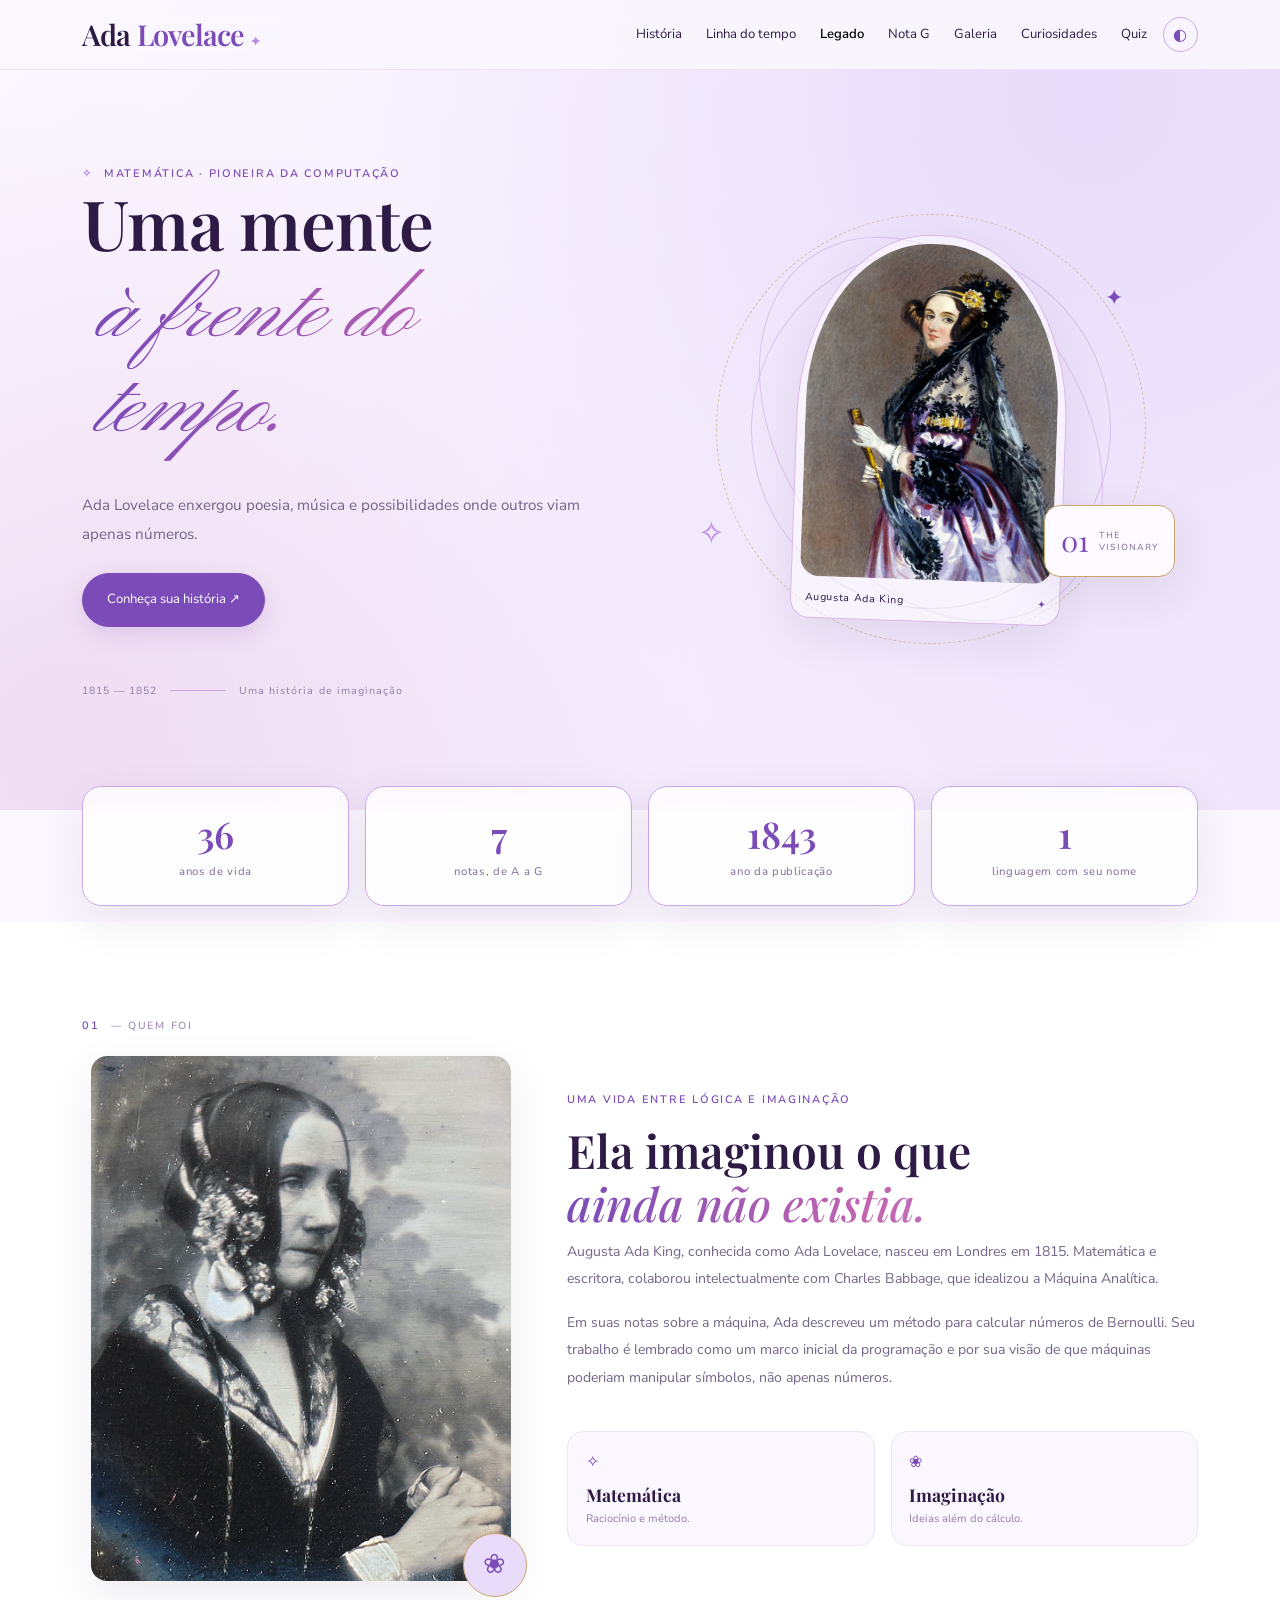
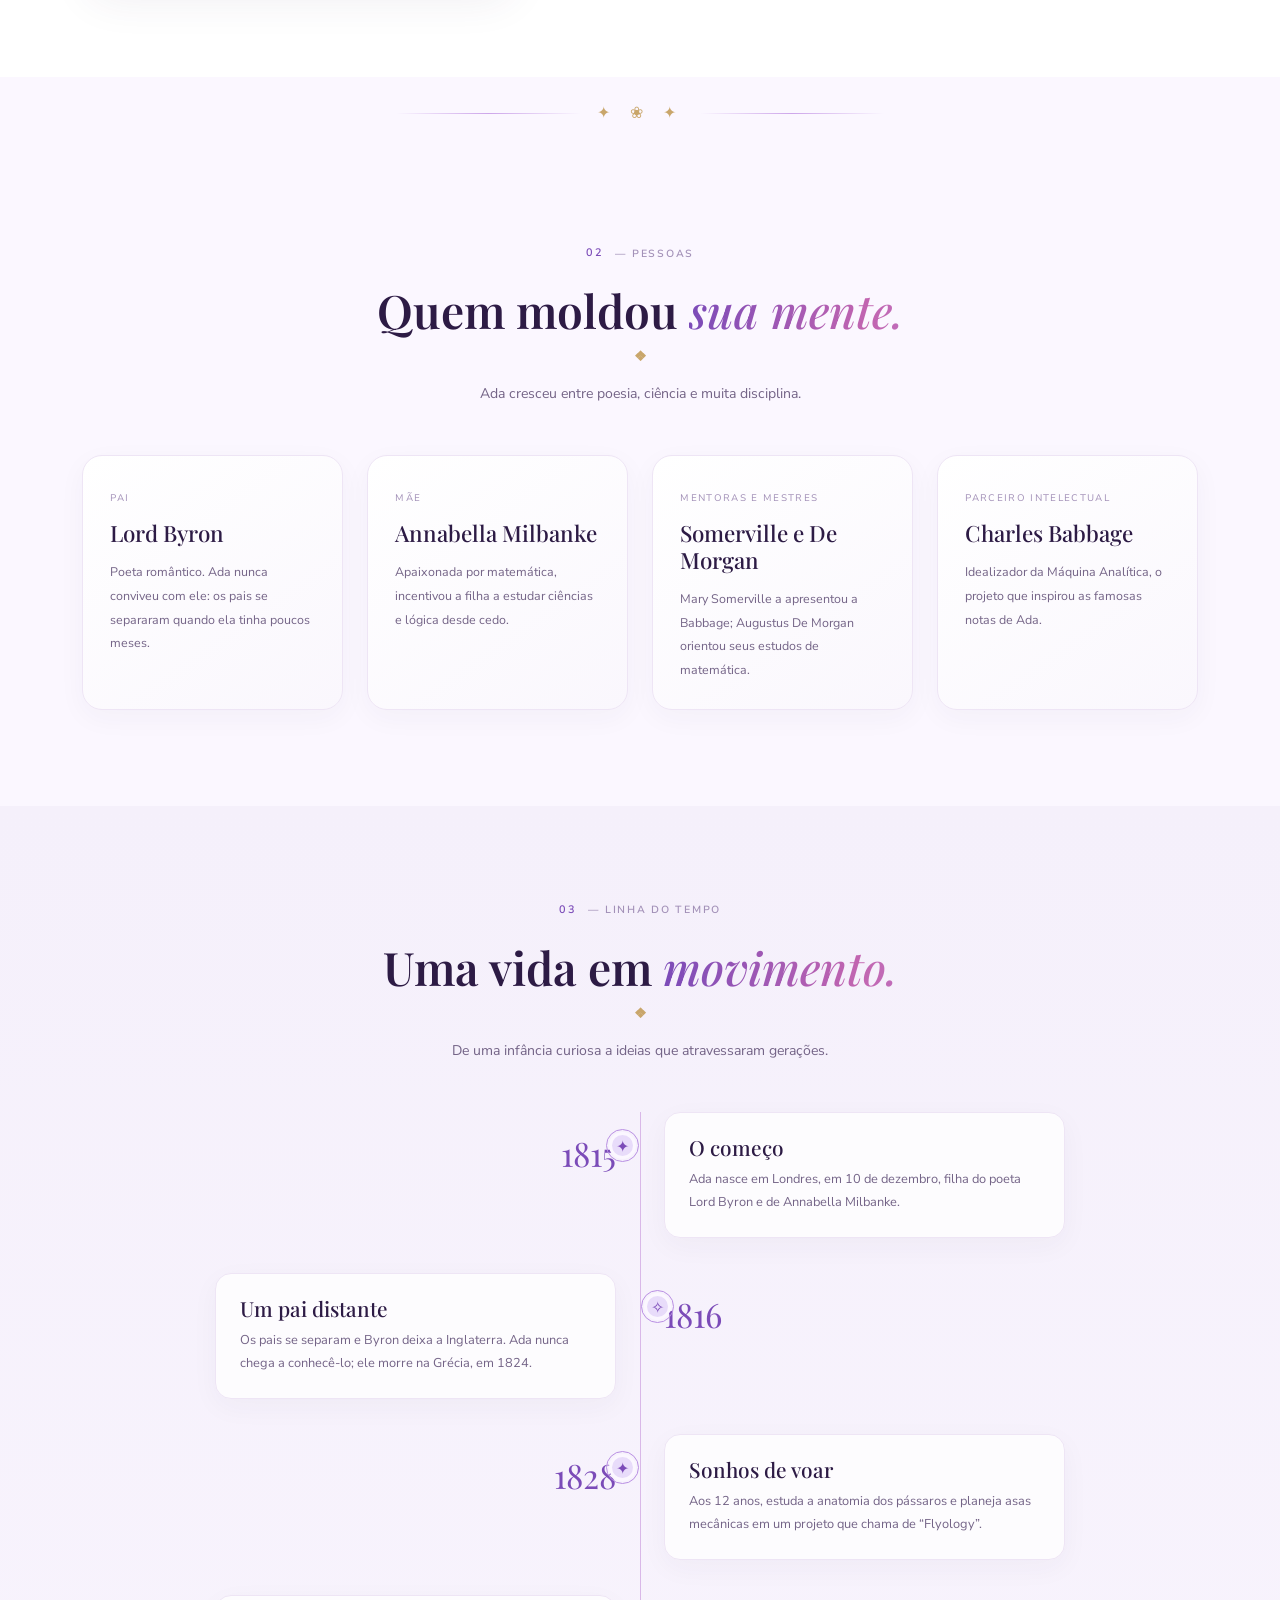
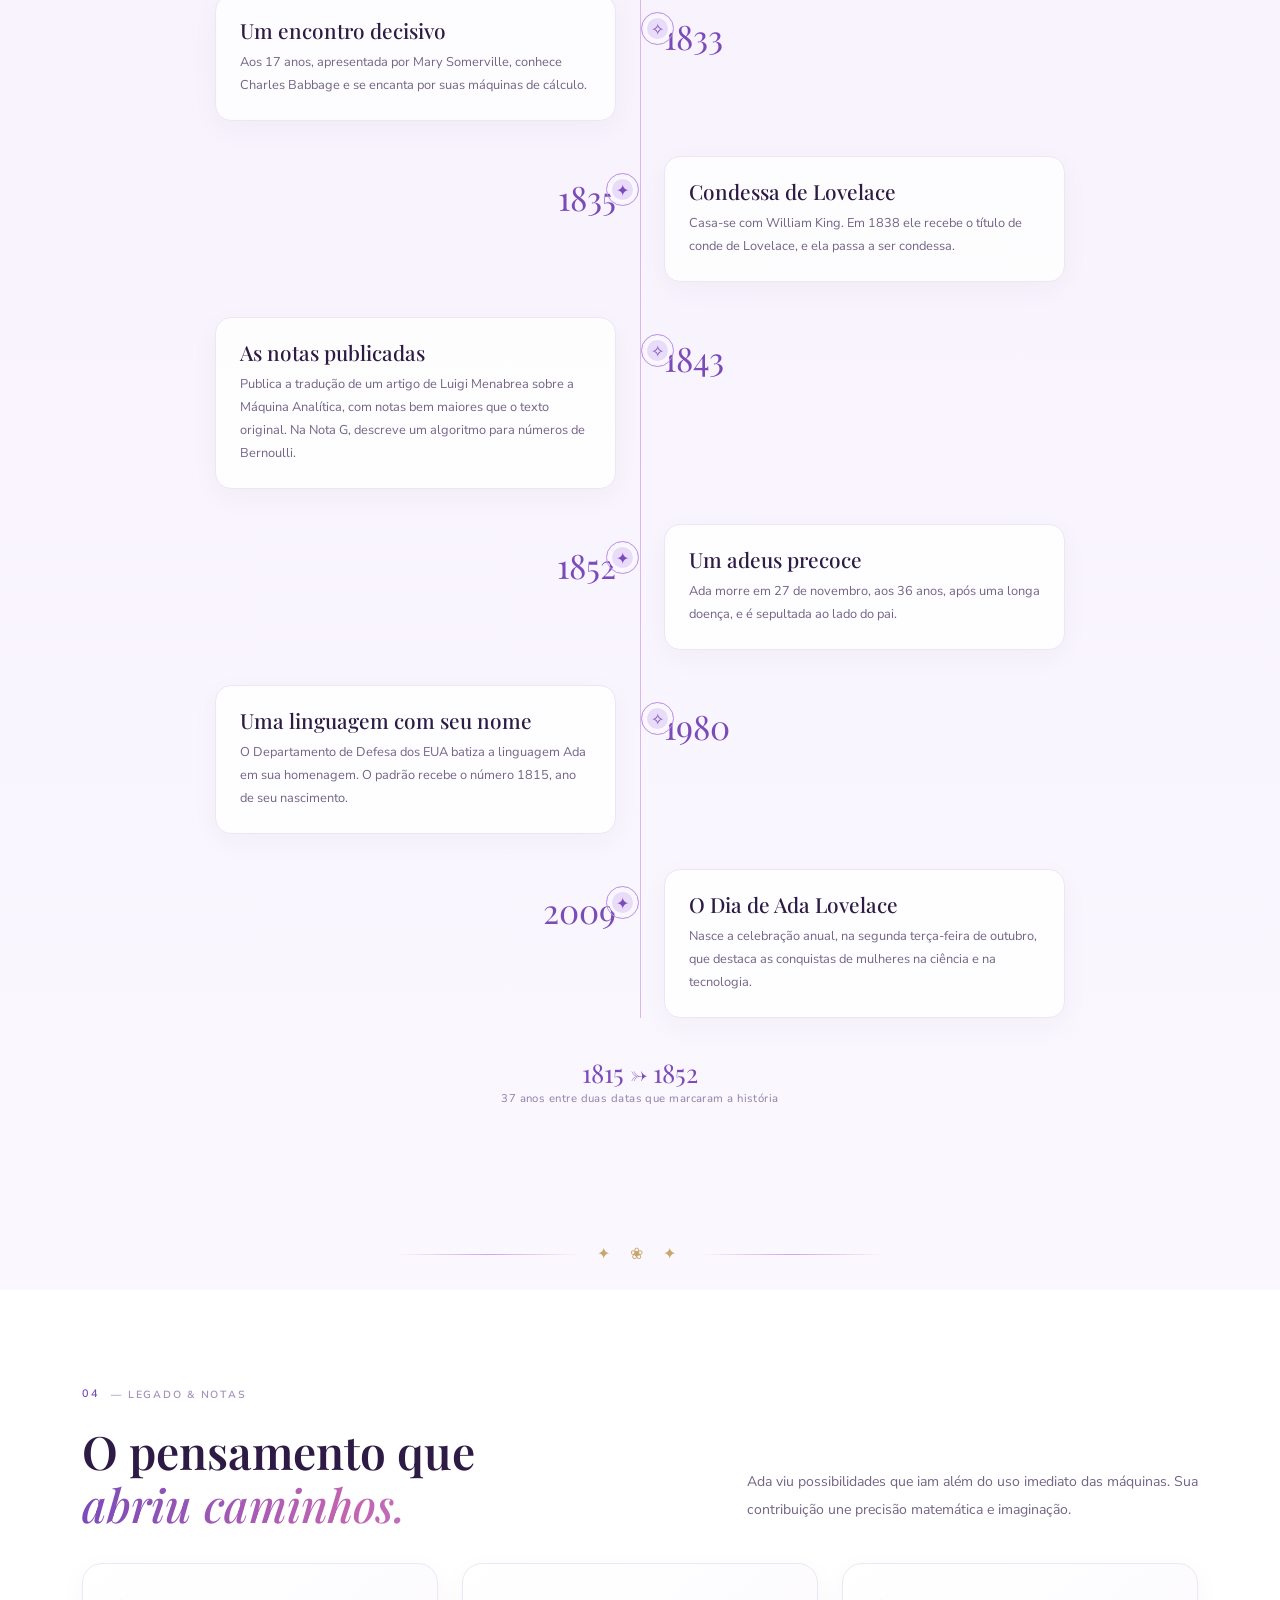
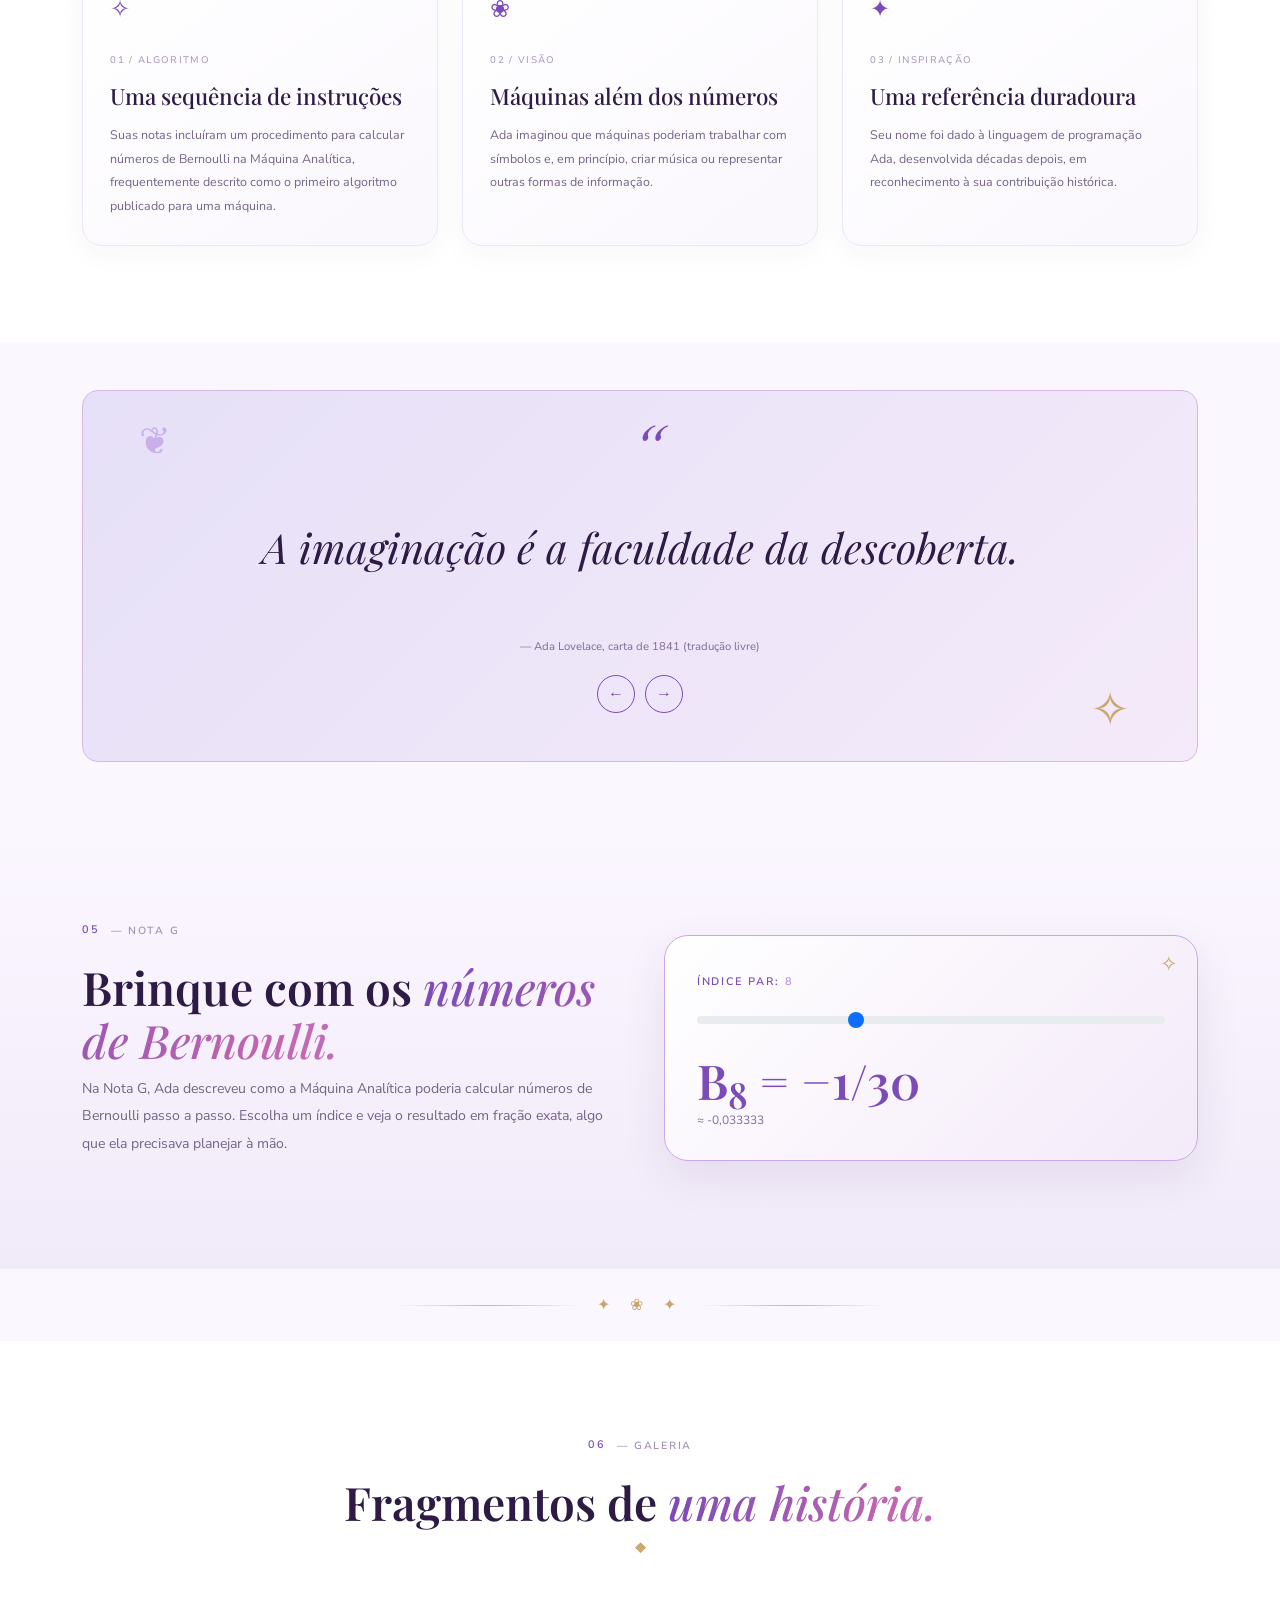
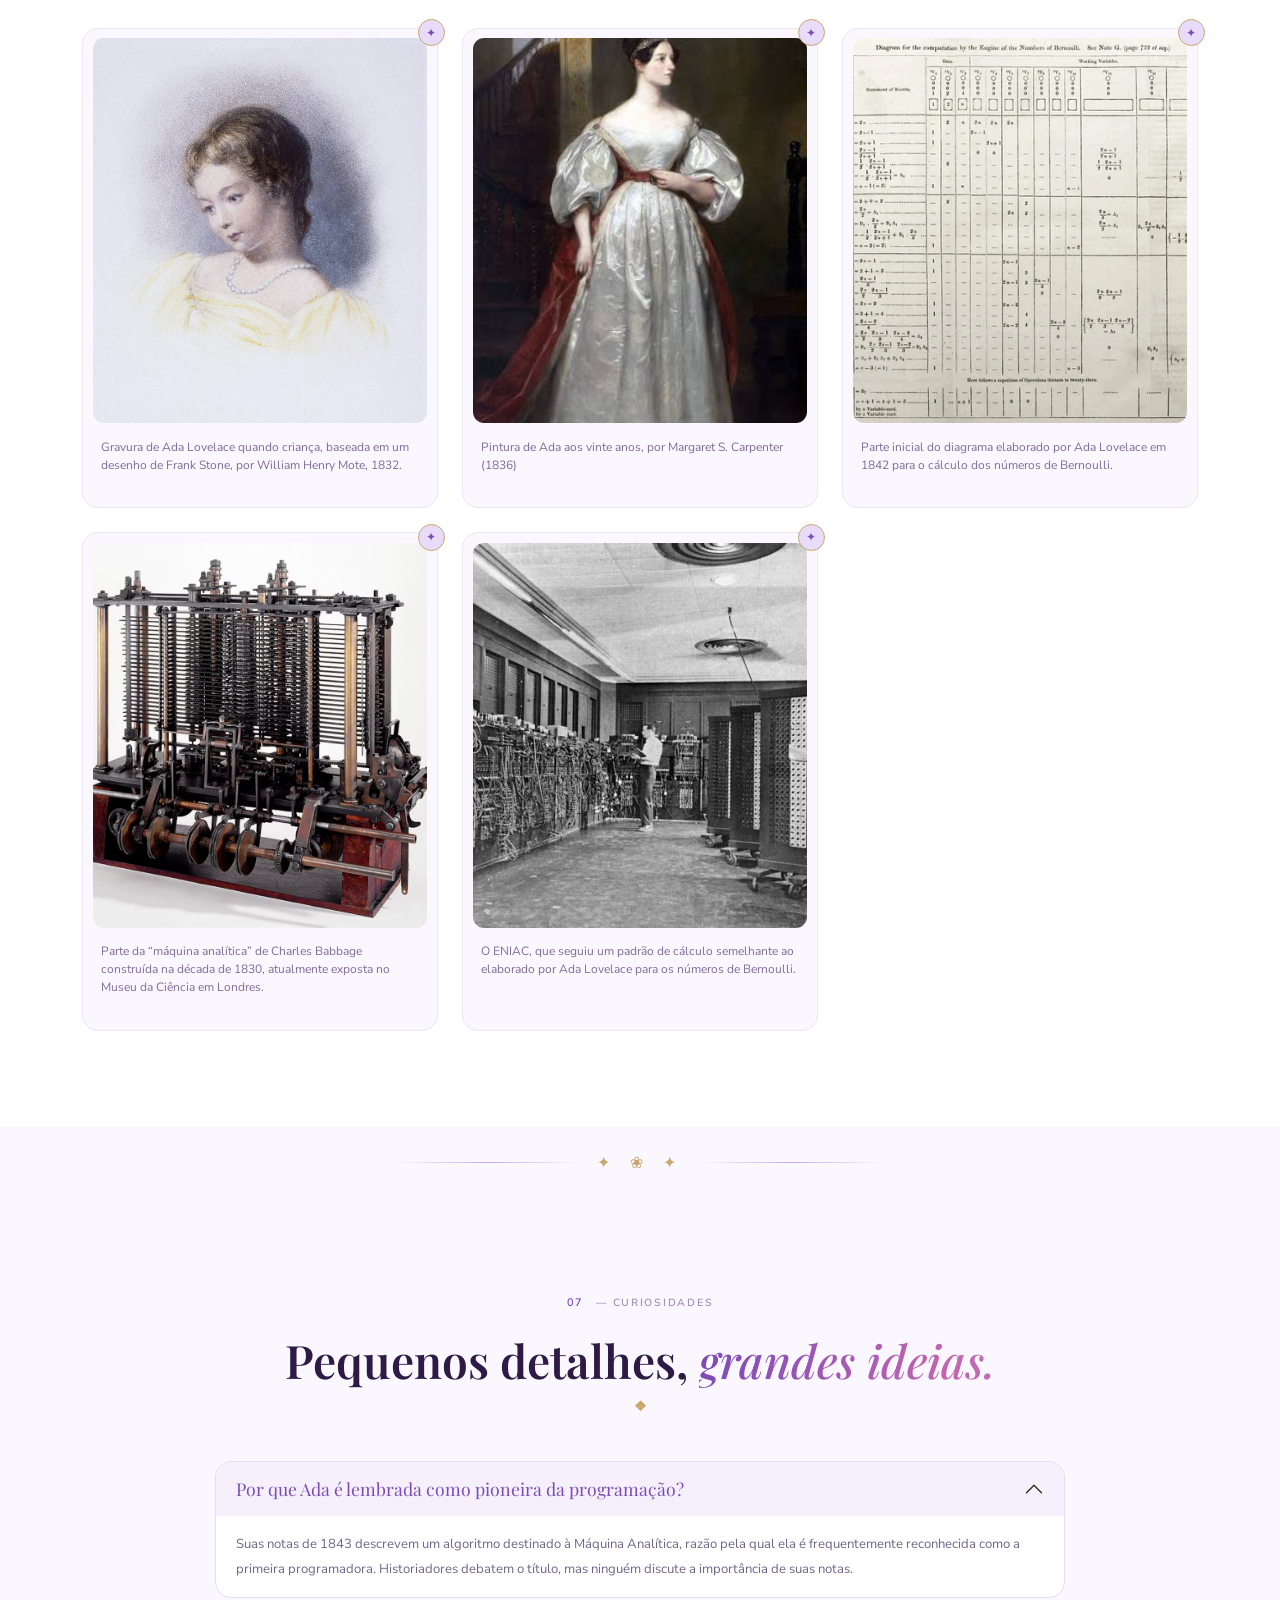
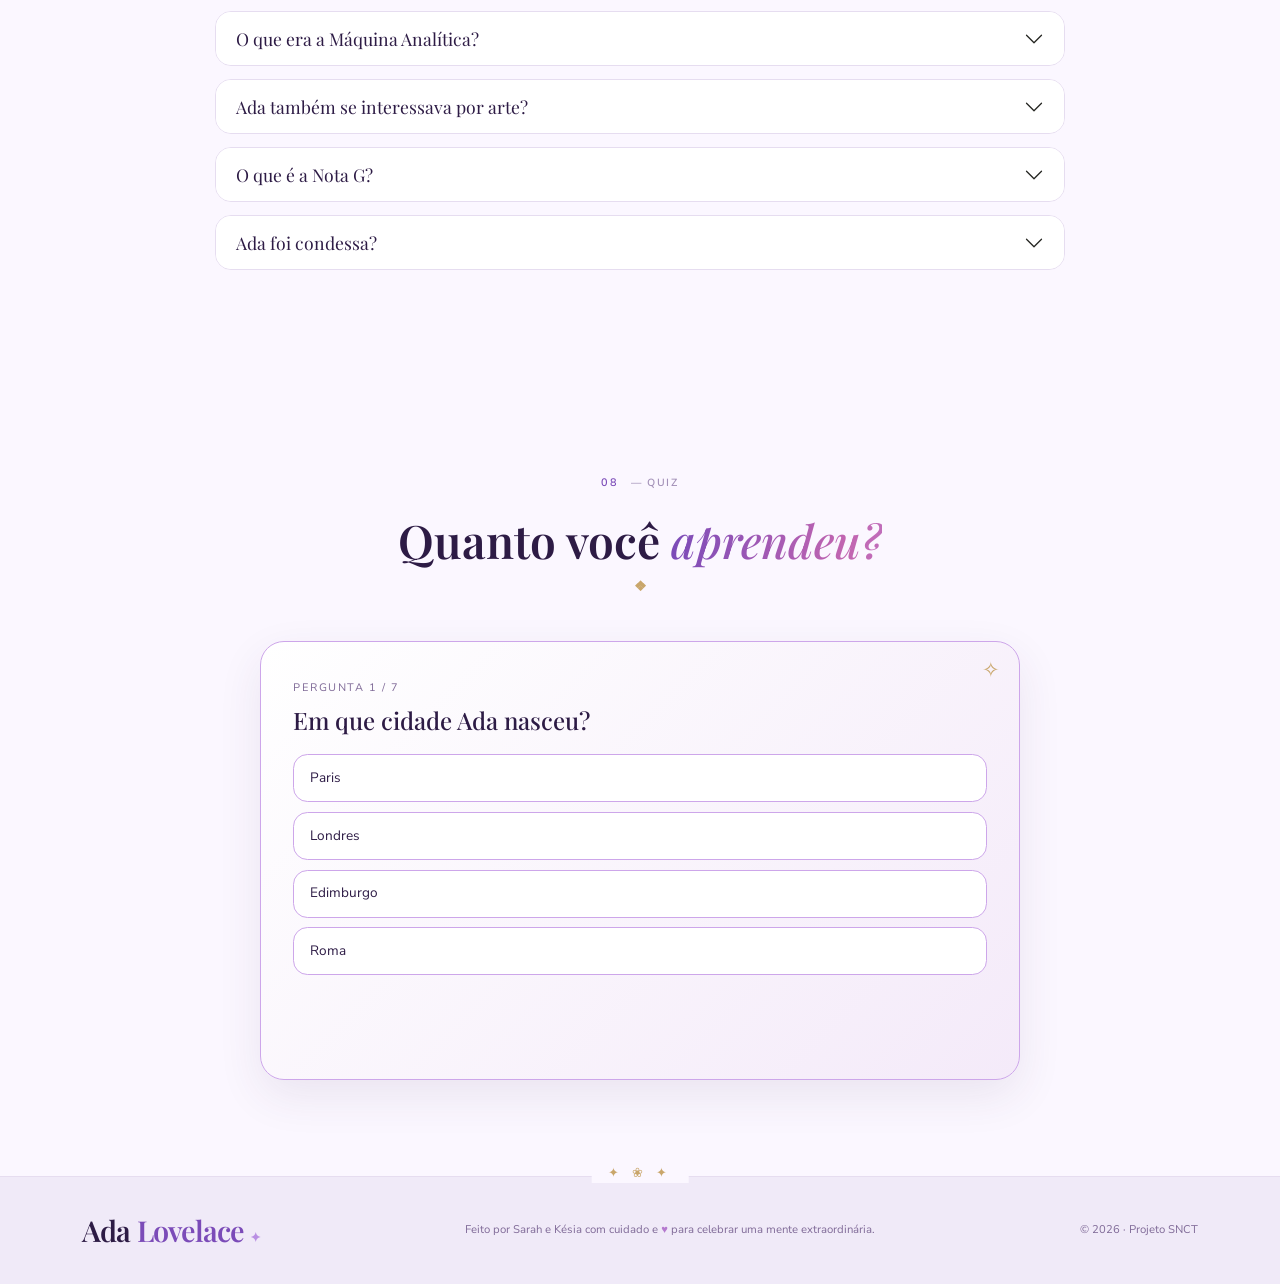
==== index.html @ 4145b3ad "Primeiro commit" ====
<!DOCTYPE html>
<html lang="pt-BR">
<head>
  <meta charset="UTF-8">
  <meta name="viewport" content="width=device-width, initial-scale=1">
  <meta name="description" content="Conheça Ada Lovelace, matemática e pioneira da programação.">
  <title>Ada Lovelace — Uma mente à frente do tempo</title>
  <link rel="preconnect" href="https://fonts.googleapis.com">
  <link rel="preconnect" href="https://fonts.gstatic.com" crossorigin>
  <link href="https://fonts.googleapis.com/css2?family=Playfair+Display:ital,wght@0,500;0,600;0,700;1,500&family=Pinyon+Script&family=Nunito+Sans:wght@300;400;600;700&display=swap" rel="stylesheet">
  <link href="https://cdn.jsdelivr.net/npm/bootstrap@5.3.3/dist/css/bootstrap.min.css" rel="stylesheet">
  <link rel="stylesheet" href="css/style.css">
  <meta name="theme-color" content="#8B5FBF">
  <meta property="og:title" content="Ada Lovelace — Uma mente à frente do tempo">
  <meta property="og:description" content="Biografia, linha do tempo, Nota G interativa e quiz sobre a pioneira da programação.">
  <link rel="icon" href="data:image/svg+xml,<svg xmlns=%22http://www.w3.org/2000/svg%22 viewBox=%220 0 100 100%22><text y=%22.9em%22 font-size=%2290%22>✦</text></svg>">
  <script>try{const t=localStorage.getItem("tema");if(t){document.documentElement.dataset.tema=t;document.documentElement.dataset.bsTheme=t==="escuro"?"dark":"light"}}catch(e){}</script>

</head>

<body data-bs-spy="scroll" data-bs-target="#menuPrincipal" data-bs-root-margin="0px 0px -40%">
  <a class="skip-link" href="#conteudo">Pular para o conteúdo</a>
  <div class="progresso" id="progresso" aria-hidden="true"></div>
  <header>
    <nav class="navbar navbar-expand-lg fixed-top site-nav" aria-label="Navegação principal">
      <div class="container">
        <a class="navbar-brand" href="#inicio">Ada <span>Lovelace</span><i aria-hidden="true">✦</i></a>
        <button class="navbar-toggler" type="button" data-bs-toggle="collapse" data-bs-target="#menuPrincipal" aria-controls="menuPrincipal" aria-expanded="false" aria-label="Abrir menu">
          <span class="navbar-toggler-icon"></span>
        </button>
        <div class="collapse navbar-collapse" id="menuPrincipal">
          <ul class="navbar-nav ms-auto align-items-lg-center gap-lg-2">
            <li class="nav-item"><a class="nav-link" href="#historia">História</a></li>
            <li class="nav-item"><a class="nav-link" href="#linha-tempo">Linha do tempo</a></li>
            <li class="nav-item"><a class="nav-link" href="#legado">Legado</a></li>
            <li class="nav-item"><a class="nav-link" href="#nota-g">Nota G</a></li>
            <li class="nav-item"><a class="nav-link" href="#galeria">Galeria</a></li>
            <li class="nav-item"><a class="nav-link" href="#curiosidades">Curiosidades</a></li>
            <li class="nav-item"><a class="nav-link" href="#quiz">Quiz</a></li>
            <li class="nav-item"><button id="temaToggle" class="btn-tema" type="button" aria-label="Alternar entre tema claro e escuro">◐</button></li>
          </ul>
        </div>
      </div>
    </nav>
  </header>

  <main id="conteudo">
    <section class="hero section-space" id="inicio">
      <div class="deco-simbolos" aria-hidden="true"></div>
      <div class="container">
        <div class="row align-items-center g-5">
          <div class="col-12 col-lg-6 hero-copy">
            <span class="eyebrow"><span>✧</span> MATEMÁTICA · PIONEIRA DA COMPUTAÇÃO</span>
            <h1>Uma mente<br><em>à frente do tempo.</em></h1>
            <p class="hero-lead">Ada Lovelace enxergou poesia, música e possibilidades onde outros viam apenas números.</p>
            <a class="btn btn-primary rounded-pill px-4 py-3" href="#historia">Conheça sua história <span aria-hidden="true">↗</span></a>
            <div class="hero-note"><span>1815 — 1852</span><span class="note-line"></span><span>Uma história de imaginação</span></div>
          </div>
          <div class="col-12 col-lg-6 hero-art">
            <div class="hero-orbit orbit-a"></div><div class="hero-orbit orbit-b"></div>
            <figure class="hero-frame">
              <img src="imagens/ada_corpo_inteiro.jpg" alt="Retrato de corpo inteiro de Ada Lovelace" class="img-fluid" fetchpriority="high">
              <figcaption><span>Augusta Ada King</span><span>✦</span></figcaption>
            </figure>
            <div class="floating-stamp"><span>01</span><small>THE<br>VISIONARY</small></div>
            <span aria-hidden="true" class="sparkle sparkle-one">✦</span><span aria-hidden="true" class="sparkle sparkle-two">✧</span>
          </div>
        </div>
      </div>
    </section>

    <section class="numeros" aria-label="Ada em números"><div class="container"><div class="row g-3 text-center">
      <div class="col-6 col-md-3"><div class="numero"><strong data-alvo="36">36</strong><small>anos de vida</small></div></div>
      <div class="col-6 col-md-3"><div class="numero"><strong data-alvo="7">7</strong><small>notas, de A a G</small></div></div>
      <div class="col-6 col-md-3"><div class="numero"><strong data-alvo="1843">1843</strong><small>ano da publicação</small></div></div>
      <div class="col-6 col-md-3"><div class="numero"><strong data-alvo="1">1</strong><small>linguagem com seu nome</small></div></div>
    </div></div></section>

    <section class="section-space about-section" id="historia">
      <div class="container">
        <div class="section-kicker">01 <span>— QUEM FOI</span></div>
        <div class="row align-items-center g-5">
          <div class="col-12 col-lg-5">
            <div class="about-photo">
              <img src="imagens/adacorpoo.png" alt="Pintura de Ada Lovelace" class="img-fluid rounded-4" loading="lazy">
              <span class="photo-ornament" aria-hidden="true">❀</span>
            </div>
          </div>
          <div class="col-12 col-lg-7">
            <p class="eyebrow">UMA VIDA ENTRE LÓGICA E IMAGINAÇÃO</p>
            <h2>Ela imaginou o que<br><em>ainda não existia.</em></h2>
            <p class="body-copy">Augusta Ada King, conhecida como Ada Lovelace, nasceu em Londres em 1815. Matemática e escritora, colaborou intelectualmente com Charles Babbage, que idealizou a Máquina Analítica.</p>
            <p class="body-copy">Em suas notas sobre a máquina, Ada descreveu um método para calcular números de Bernoulli. Seu trabalho é lembrado como um marco inicial da programação e por sua visão de que máquinas poderiam manipular símbolos, não apenas números.</p>
            <div class="row g-3 mt-4">
              <div class="col-6"><article class="mini-card"><span aria-hidden="true">✧</span><strong>Matemática</strong><small>Raciocínio e método.</small></article></div>
              <div class="col-6"><article class="mini-card"><span aria-hidden="true">❀</span><strong>Imaginação</strong><small>Ideias além do cálculo.</small></article></div>
            </div>
          </div>
        </div>
      </div>
    </section>

    <div class="divisor" aria-hidden="true"><span>✦ ❀ ✦</span></div>

    <section class="section-space" id="pessoas">
      <div class="container">
        <div class="text-center section-heading"><div class="section-kicker justify-content-center">02 <span>— PESSOAS</span></div><h2>Quem moldou <em>sua mente.</em></h2><p class="body-copy mx-auto">Ada cresceu entre poesia, ciência e muita disciplina.</p></div>
        <div class="row g-4">
          <div class="col-12 col-md-6 col-lg-3"><article class="card legacy-card person-card h-100"><div class="card-body"><span class="card-index">PAI</span><h3 class="card-title">Lord Byron</h3><p class="card-text">Poeta romântico. Ada nunca conviveu com ele: os pais se separaram quando ela tinha poucos meses.</p></div></article></div>
          <div class="col-12 col-md-6 col-lg-3"><article class="card legacy-card person-card h-100"><div class="card-body"><span class="card-index">MÃE</span><h3 class="card-title">Annabella Milbanke</h3><p class="card-text">Apaixonada por matemática, incentivou a filha a estudar ciências e lógica desde cedo.</p></div></article></div>
          <div class="col-12 col-md-6 col-lg-3"><article class="card legacy-card person-card h-100"><div class="card-body"><span class="card-index">MENTORAS E MESTRES</span><h3 class="card-title">Somerville e De Morgan</h3><p class="card-text">Mary Somerville a apresentou a Babbage; Augustus De Morgan orientou seus estudos de matemática.</p></div></article></div>
          <div class="col-12 col-md-6 col-lg-3"><article class="card legacy-card person-card h-100"><div class="card-body"><span class="card-index">PARCEIRO INTELECTUAL</span><h3 class="card-title">Charles Babbage</h3><p class="card-text">Idealizador da Máquina Analítica, o projeto que inspirou as famosas notas de Ada.</p></div></article></div>
        </div>
      </div>
    </section>

    <section class="section-space timeline-section" id="linha-tempo">
      <div class="container">
        <div class="text-center section-heading">
          <div class="section-kicker justify-content-center">03 <span>— LINHA DO TEMPO</span></div>
          <h2>Uma vida em <em>movimento.</em></h2>
          <p class="body-copy mx-auto">De uma infância curiosa a ideias que atravessaram gerações.</p>
        </div>
        <div class="timeline"></div>
        <p class="timeline-range"><span id="yearsCounter">1815 → 1852</span> <small>37 anos entre duas datas que marcaram a história</small></p>
      </div>
    </section>

    <div class="divisor" aria-hidden="true"><span>✦ ❀ ✦</span></div>

    <section class="section-space legacy-section" id="legado">
      <div class="container">
        <div class="row align-items-end g-4 mb-4">
          <div class="col-lg-7"><div class="section-kicker">04 <span>— LEGADO & NOTAS</span></div><h2>O pensamento que<br><em>abriu caminhos.</em></h2></div>
          <div class="col-lg-5"><p class="body-copy">Ada viu possibilidades que iam além do uso imediato das máquinas. Sua contribuição une precisão matemática e imaginação.</p></div>
        </div>
        <div class="row g-4">
          <div class="col-12 col-md-6 col-lg-4"><article class="card legacy-card h-100"><div class="card-body"><span class="card-symbol" aria-hidden="true">✧</span><span class="card-index">01 / ALGORITMO</span><h3 class="card-title">Uma sequência de instruções</h3><p class="card-text">Suas notas incluíram um procedimento para calcular números de Bernoulli na Máquina Analítica, frequentemente descrito como o primeiro algoritmo publicado para uma máquina.</p></div></article></div>
          <div class="col-12 col-md-6 col-lg-4"><article class="card legacy-card h-100"><div class="card-body"><span class="card-symbol" aria-hidden="true">❀</span><span class="card-index">02 / VISÃO</span><h3 class="card-title">Máquinas além dos números</h3><p class="card-text">Ada imaginou que máquinas poderiam trabalhar com símbolos e, em princípio, criar música ou representar outras formas de informação.</p></div></article></div>
          <div class="col-12 col-md-6 col-lg-4"><article class="card legacy-card h-100"><div class="card-body"><span class="card-symbol" aria-hidden="true">✦</span><span class="card-index">03 / INSPIRAÇÃO</span><h3 class="card-title">Uma referência duradoura</h3><p class="card-text">Seu nome foi dado à linguagem de programação Ada, desenvolvida décadas depois, em reconhecimento à sua contribuição histórica.</p></div></article></div>
        </div>
      </div>
    </section>

    <section class="quote-section py-5"><div class="container"><figure class="quote-panel rounded-4 text-center"><span class="quote-mark" aria-hidden="true">“</span><blockquote id="citacao"></blockquote><figcaption id="citacaoFonte"></figcaption><div class="quote-nav"><button id="citAnterior" type="button" aria-label="Citação anterior">←</button><button id="citProxima" type="button" aria-label="Próxima citação">→</button></div><span class="quote-flower" aria-hidden="true">✧</span></figure></div></section>

    <section class="section-space nota-section" id="nota-g">
      <div class="deco-simbolos" aria-hidden="true"></div>
      <div class="container"><div class="row align-items-center g-5">
        <div class="col-12 col-lg-6"><div class="section-kicker">05 <span>— NOTA G</span></div><h2>Brinque com os <em>números de Bernoulli.</em></h2><p class="body-copy">Na Nota G, Ada descreveu como a Máquina Analítica poderia calcular números de Bernoulli passo a passo. Escolha um índice e veja o resultado em fração exata, algo que ela precisava planejar à mão.</p></div>
        <div class="col-12 col-lg-6"><div class="nota-panel">
          <label for="nBernoulli" class="eyebrow">ÍNDICE PAR: <span id="nValor">8</span></label>
          <input type="range" class="form-range my-3" id="nBernoulli" min="2" max="20" step="2" value="8">
          <output id="bernoulliResultado" class="bernoulli-out" for="nBernoulli"></output>
        </div></div>
      </div></div>
    </section>

    <div class="divisor" aria-hidden="true"><span>✦ ❀ ✦</span></div>

    <section class="section-space gallery-section" id="galeria">
      <div class="container">
        <div class="section-heading text-center">
          <div class="section-kicker justify-content-center">06 <span>— GALERIA</span></div>
          <h2>Fragmentos de <em>uma história.</em></h2>
         
        </div>
        <div class="row row-cols-1 row-cols-md-2 row-cols-lg-3 g-4 mt-3">
          <div class="col"><figure class="gallery-card"><img src="imagens/ada_criança.jpg" alt="Gravura de Ada Lovelace quando criança" class="img-fluid" loading="lazy"><figcaption>Gravura de Ada Lovelace quando criança, baseada em um desenho de Frank Stone, por William Henry Mote, 1832.</figcaption></figure></div>
          <div class="col"><figure class="gallery-card"><img src="imagens/pintura.jpeg" alt="Pintura de Ada Lovelace aos vinte anos" class="img-fluid" loading="lazy"><figcaption>Pintura de Ada aos vinte anos, por Margaret S. Carpenter (1836)</figcaption></figure></div>
          <div class="col"><figure class="gallery-card"><img src="imagens/calculos.webp" alt="Diagrama de Ada para calcular números de Bernoulli" class="img-fluid" loading="lazy"><figcaption>Parte inicial do diagrama elaborado por Ada Lovelace em 1842 para o cálculo dos números de Bernoulli.</figcaption></figure></div>
          <div class="col"><figure class="gallery-card"><img src="imagens/maquina_analitica2.avif" alt="Parte da Máquina Analítica de Charles Babbage" class="img-fluid" loading="lazy"><figcaption>Parte da “máquina analítica” de Charles Babbage construída na década de 1830, atualmente exposta no Museu da Ciência em Londres.</figcaption></figure></div>
          <div class="col"><figure class="gallery-card"><img src="imagens/eniac.webp" alt="O eniac" class="img-fluid" loading="lazy"><figcaption>O ENIAC, que seguiu um padrão de cálculo semelhante ao elaborado por Ada Lovelace para os números de Bernoulli.</figcaption></figure></div>
        </div>
      </div>
    </section>

    <div class="divisor" aria-hidden="true"><span>✦ ❀ ✦</span></div>

    <section class="section-space curiosity-section" id="curiosidades">
      <div class="container">
        <div class="section-heading text-center">
          <div class="section-kicker justify-content-center">07 <span>— CURIOSIDADES</span></div>
          <h2>Pequenos detalhes, <em>grandes ideias.</em></h2>
        </div>
        <div class="accordion custom-accordion mt-4" id="curiosities">
          <div class="accordion-item"><h3 class="accordion-header"><button class="accordion-button" type="button" data-bs-toggle="collapse" data-bs-target="#curiosityOne" aria-expanded="true" aria-controls="curiosityOne">Por que Ada é lembrada como pioneira da programação?</button></h3><div id="curiosityOne" class="accordion-collapse collapse show" data-bs-parent="#curiosities"><div class="accordion-body">Suas notas de 1843 descrevem um algoritmo destinado à Máquina Analítica, razão pela qual ela é frequentemente reconhecida como a primeira programadora. Historiadores debatem o título, mas ninguém discute a importância de suas notas.</div></div></div>
          <div class="accordion-item"><h3 class="accordion-header"><button class="accordion-button collapsed" type="button" data-bs-toggle="collapse" data-bs-target="#curiosityTwo" aria-expanded="false" aria-controls="curiosityTwo">O que era a Máquina Analítica?</button></h3><div id="curiosityTwo" class="accordion-collapse collapse" data-bs-parent="#curiosities"><div class="accordion-body">Era um projeto de máquina mecânica de uso geral idealizado por Charles Babbage. Nunca foi concluída em vida deles, mas antecipava conceitos importantes da computação.</div></div></div>
          <div class="accordion-item"><h3 class="accordion-header"><button class="accordion-button collapsed" type="button" data-bs-toggle="collapse" data-bs-target="#curiosityThree" aria-expanded="false" aria-controls="curiosityThree">Ada também se interessava por arte?</button></h3><div id="curiosityThree" class="accordion-collapse collapse" data-bs-parent="#curiosities"><div class="accordion-body">Sim. Ela buscava aproximar o raciocínio matemático da imaginação e refletia sobre como máquinas poderiam manipular símbolos e até produzir música.</div></div></div>
          <div class="accordion-item"><h3 class="accordion-header"><button class="accordion-button collapsed" type="button" data-bs-toggle="collapse" data-bs-target="#c4" aria-expanded="false" aria-controls="c4">O que é a Nota G?</button></h3><div id="c4" class="accordion-collapse collapse" data-bs-parent="#curiosities"><div class="accordion-body">É a última das notas de Ada (A a G) sobre a Máquina Analítica. Nela, ela detalha as operações para calcular números de Bernoulli, o trecho mais citado como “o primeiro programa”.</div></div></div>
          <div class="accordion-item"><h3 class="accordion-header"><button class="accordion-button collapsed" type="button" data-bs-toggle="collapse" data-bs-target="#c5" aria-expanded="false" aria-controls="c5">Ada foi condessa?</button></h3><div id="c5" class="accordion-collapse collapse" data-bs-parent="#curiosities"><div class="accordion-body">Sim. Em 1835 casou-se com William King, que em 1838 recebeu o título de conde de Lovelace. Assim, ela passou a ser Condessa de Lovelace.</div></div></div>
        </div>
      </div>
    </section>
    <section class="section-space quiz-section" id="quiz">
      <div class="deco-simbolos" aria-hidden="true"></div>
      <div class="container">
        <div class="text-center section-heading"><div class="section-kicker justify-content-center">08 <span>— QUIZ</span></div><h2>Quanto você <em>aprendeu?</em></h2></div>
        <div class="quiz-panel" id="quizBox"></div>
      </div>
    </section>
  </main>

  <footer class="site-footer">
    <div class="container d-flex flex-column flex-md-row justify-content-between align-items-center gap-3">
      <a class="navbar-brand" href="#inicio">Ada <span>Lovelace</span><i aria-hidden="true">✦</i></a>
      <p class="mb-0">Feito por Sarah e Késia com cuidado e <span class="heart" aria-hidden="true">♥</span> para celebrar uma mente extraordinária.</p>
      <small>© <span id="currentYear">2026</span> · Projeto SNCT </small>
    </div>
  </footer>

  <button id="backToTop" class="back-to-top" type="button" aria-label="Voltar ao topo">↑</button>

  <script src="https://cdn.jsdelivr.net/npm/bootstrap@5.3.3/dist/js/bootstrap.bundle.min.js"></script>
  <script src="js/script.js"></script>
</body>
</html>
---- css/style.css ----
/* Identidade visual: lilás, lavanda e roxos suaves */
:root {
  --bs-primary: #8B5FBF;
  --bs-primary-rgb: 139, 95, 191;
  --bs-body-bg: #FAF7FD;
  --bs-body-color: #3D2A56;
  --bs-link-color: #8B5FBF;
  --bs-link-hover-color: #684291;
  --lilas: #C8A2E0;
  --roxo: #8B5FBF;
  --profundo: #3D2A56;
  --lavanda: #E6E0F8;
  --offwhite: #FAF7FD;
  --detalhe: #D9B8E8;
  --sombra: 0 16px 45px rgba(61, 42, 86, .09);
}
html { scroll-behavior: smooth; scroll-padding-top: 90px; }
body { background: var(--offwhite); color: var(--profundo); font-family: 'Nunito Sans', sans-serif; overflow-x: hidden; }
h1,h2,h3,.navbar-brand { font-family: 'Playfair Display', serif; }
h1 { font-size: clamp(2.8rem, 6vw, 5.2rem); line-height: .98; font-weight: 600; letter-spacing: -.03em; }
h2 { font-size: clamp(2rem, 4vw, 3.4rem); line-height: 1.05; font-weight: 600; }
h1 em,h2 em { color: var(--roxo); font-weight: 500; }
a { transition: color .25s ease, background-color .25s ease, transform .25s ease; }
.skip-link { position:absolute; left:-9999px; top:1rem; z-index:2000; background:#fff; padding:.75rem; }
.skip-link:focus { left:1rem; }
:focus-visible { outline: 3px solid #8B5FBF; outline-offset: 3px; }
.site-nav { background: rgba(250,247,253,.91); backdrop-filter: blur(14px); border-bottom: 1px solid rgba(139,95,191,.12); }
.navbar-brand { color: var(--profundo); font-size: 1.8rem; font-weight: 600; letter-spacing: -.03em; }
.navbar-brand span { color: var(--roxo); }
.navbar-brand i { color: var(--lilas); font-size: .8rem; font-style: normal; margin-left: .35rem; }
.nav-link { color: var(--profundo); font-size: .82rem; }
.nav-link:hover { color: var(--roxo); }
.navbar-toggler { border-color: var(--detalhe); }
.navbar-toggler:focus { box-shadow: 0 0 0 .2rem rgba(139,95,191,.2); }
.section-space { padding: 6rem 0; }
.hero { padding-top: 9rem; min-height: 90vh; display:flex; align-items:center; background: radial-gradient(ellipse at 80% 10%, #E6E0F8 0, rgba(230,224,248,.25) 35%, transparent 67%), linear-gradient(135deg,#FAF7FD 15%,#F1EAF9 100%); }
.eyebrow,.section-kicker { color: var(--roxo); font-size: .68rem; font-weight: 600; letter-spacing: .16em; }
.eyebrow span { color: var(--lilas); margin-right:.4rem; }
.hero-lead { max-width: 32rem; color: #746487; line-height: 1.9; margin: 1.5rem 0; font-size: .95rem; }
.btn-primary { --bs-btn-bg: var(--roxo); --bs-btn-border-color: var(--roxo); --bs-btn-hover-bg: #684291; --bs-btn-hover-border-color: #684291; --bs-btn-active-bg: #684291; box-shadow: 0 8px 22px rgba(139,95,191,.2); font-size:.82rem; }
.hero-note { display:flex; align-items:center; gap:.8rem; margin-top:3.5rem; color:#927FA7; font-size:.65rem; letter-spacing:.1em; }
.note-line { width:3.5rem; height:1px; background:var(--detalhe); }
.hero-art { position:relative; display:flex; justify-content:center; align-items:center; min-height:390px; }
.hero-frame { position:relative; z-index:2; width:min(62%, 270px); margin:0; padding:.5rem; border:1px solid #D9B8E8; border-radius: 48% 48% 1.2rem 1.2rem; background:rgba(255,255,255,.5); box-shadow:var(--sombra); transform:rotate(2deg); }
.hero-frame img { width:100%; aspect-ratio: 3 / 4; object-fit:cover; border-radius:inherit; }
.hero-frame figcaption { display:flex; justify-content:space-between; padding:.8rem .35rem .3rem; color:var(--profundo); font-size:.65rem; letter-spacing:.06em; }
.hero-frame figcaption span:last-child { color:var(--roxo); }
.hero-orbit { position:absolute; border:1px solid rgba(139,95,191,.25); border-radius:50%; }
.orbit-a { width:360px; height:360px; transform:rotate(25deg); }
.orbit-b { width:300px; height:420px; transform:rotate(-35deg); border-color:rgba(200,162,224,.5); }
.floating-stamp { position:absolute; z-index:3; right:8%; bottom:12%; display:flex; align-items:center; gap:.6rem; padding:.85rem 1rem; background:#fffaff; border:1px solid #E6D7F1; border-radius:1rem; box-shadow:var(--sombra); animation:float 5s ease-in-out infinite; }
.floating-stamp span { font-family:'Playfair Display',serif; font-size:1.8rem; color:var(--roxo); }
.floating-stamp small { font-size:.55rem; letter-spacing:.12em; line-height:1.4; color:#806B98; }
.sparkle { position:absolute; color:var(--roxo); }
.sparkle-one { top:12%; right:17%; font-size:1.4rem; }
.sparkle-two { bottom:17%; left:10%; color:var(--lilas); font-size:2rem; }
.section-kicker { display:flex; align-items:center; gap:.75rem; margin-bottom:1.4rem; }
.section-kicker span { color:#A391B8; font-size:.65rem; }
.about-section { background:#fff; }
.about-photo { position:relative; max-width:420px; margin:auto; }
.about-photo img { width:100%; aspect-ratio:4/5; object-fit:cover; box-shadow:var(--sombra); }
.photo-ornament { position:absolute; right:-1rem; bottom:-1rem; display:grid; place-items:center; width:4rem; height:4rem; border-radius:50%; background:var(--lavanda); color:var(--roxo); font-size:1.7rem; }
.body-copy { color:#746487; font-size:.88rem; line-height:1.95; max-width:42rem; }
.mini-card { height:100%; padding:1.1rem; border:1px solid #EEE5F5; border-radius:1rem; background:var(--offwhite); }
.mini-card span { display:block; color:var(--roxo); margin-bottom:.5rem; }
.mini-card strong,.mini-card small { display:block; }
.mini-card strong { font-family:'Playfair Display',serif; font-size:1.25rem; }
.mini-card small { margin-top:.2rem; color:#927FA7; font-size:.68rem; }
.timeline-section { background:linear-gradient(180deg,#F5F0FB,var(--offwhite)); }
.section-heading { margin-bottom:3rem; }
.section-heading .body-copy { margin-top:1rem; }
.timeline { max-width:850px; margin:3rem auto 1rem; position:relative; }
.timeline::before { content:""; position:absolute; top:0; bottom:0; left:50%; width:1px; background:#D9B8E8; }
.timeline-item { position:relative; display:grid; grid-template-columns:1fr 1fr; gap:3rem; margin:2.2rem 0; }
.timeline-year { text-align:right; padding-top:1rem; color:var(--roxo); font-family:'Playfair Display',serif; font-size:2.4rem; }
.timeline-card { position:relative; padding:1.4rem 1.5rem; background:rgba(255,255,255,.8); border:1px solid #EEE5F5; border-radius:1rem; box-shadow:0 8px 28px rgba(61,42,86,.04); }
.timeline-item:nth-child(even) .timeline-year { grid-column:2; grid-row:1; text-align:left; }
.timeline-item:nth-child(even) .timeline-card { grid-column:1; grid-row:1; }
.timeline-card h3 { font-size:1.55rem; color:var(--profundo); }
.timeline-card p { margin:0; color:#746487; font-size:.8rem; line-height:1.8; }
.timeline-dot { position:absolute; top:1.2rem; left:-3.5rem; display:grid; place-items:center; width:1.7rem; height:1.7rem; border-radius:50%; color:var(--roxo); background:var(--lavanda); border:3px solid var(--offwhite); }
.timeline-item:nth-child(even) .timeline-dot { left:auto; right:-3.5rem; }
.timeline-range { text-align:center; margin-top:2rem; color:var(--roxo); font-family:'Playfair Display',serif; font-size:1.8rem; }
.timeline-range small { display:block; color:#927FA7; font: .7rem 'Nunito Sans',sans-serif; letter-spacing:.04em; }
.legacy-section { background:#fff; }
.legacy-card { border:1px solid #EEE5F5; border-radius:1.25rem; background:linear-gradient(145deg,#fff,#FAF7FD); box-shadow:0 8px 28px rgba(61,42,86,.04); transition:transform .3s,box-shadow .3s; }
.legacy-card:hover { transform:translateY(-5px); box-shadow:var(--sombra); }
.legacy-card .card-body { padding:1.7rem; }
.card-symbol { display:block; color:var(--roxo); font-size:1.5rem; margin-bottom:1.2rem; }
.card-index { color:#A391B8; font-size:.6rem; letter-spacing:.14em; }
.legacy-card .card-title { margin:.8rem 0; font-size:1.7rem; color:var(--profundo); }
.legacy-card .card-text { color:#746487; font-size:.78rem; line-height:1.9; }
.quote-section { background:var(--offwhite); }
.quote-panel { position:relative; overflow:hidden; padding:3rem 1.5rem; background:linear-gradient(135deg,#E6E0F8,#F4EAF9); border:1px solid #D9B8E8; }
.quote-mark { display:block; color:var(--roxo); font:4rem 'Playfair Display',serif; line-height:.8; }
.quote-panel blockquote { max-width:760px; margin:1rem auto; color:var(--profundo); font:italic clamp(1.6rem,3.5vw,2.6rem) 'Playfair Display',serif; }
.quote-panel figcaption { color:#806B98; font-size:.7rem; }
.quote-flower { position:absolute; right:6%; bottom:4%; color:#C8A2E0; font-size:3rem; }
.gallery-section { background:#fff; }
.gallery-card { height:100%; padding:.6rem; border:1px solid #EEE5F5; border-radius:1rem; background:var(--offwhite); }
.gallery-card img { width:100%; aspect-ratio:4/4.6; object-fit:cover; border-radius:.7rem; transition:transform .35s; }
.gallery-card:hover img { transform:scale(.985); }
.gallery-card figcaption { padding:.9rem .5rem .5rem; color:#806B98; font-size:.75rem; }
.custom-accordion { max-width:850px; margin-inline:auto; }
.custom-accordion .accordion-item { margin-bottom:.8rem; border:1px solid #E6DDF0; border-radius:1rem; overflow:hidden; background:#fff; }
.custom-accordion .accordion-button { color:var(--profundo); background:#fff; font-family:'Playfair Display',serif; font-size:1.3rem; box-shadow:none; }
.custom-accordion .accordion-button:not(.collapsed) { color:var(--roxo); background:#F5F0FB; }
.custom-accordion .accordion-button::after { filter: hue-rotate(225deg) saturate(.6); }
.custom-accordion .accordion-body { color:#746487; font-size:.82rem; line-height:1.9; }
.site-footer { padding:2rem 0; background:#F0EAF8; border-top:1px solid #E6DDF0; }
.site-footer p,.site-footer small { color:#806B98; font-size:.7rem; }
.heart { color:#B57ACF; }
.back-to-top { position:fixed; right:1.2rem; bottom:1.2rem; z-index:1000; width:2.8rem; height:2.8rem; border:0; border-radius:50%; color:white; background:var(--roxo); box-shadow:0 8px 20px #8B5FBF40; opacity:0; visibility:hidden; transform:translateY(10px); transition:.25s; }
.back-to-top.visible { opacity:1; visibility:visible; transform:translateY(0); }
.fade-in { opacity:0; transform:translateY(18px); transition:opacity .7s ease,transform .7s ease; }
.fade-in.is-visible { opacity:1; transform:translateY(0); }
@keyframes float { 0%,100% { transform:translateY(0) rotate(2deg); } 50% { transform:translateY(-8px) rotate(2deg); } }
@media (max-width:767.98px) {
  .section-space { padding:4.5rem 0; }
  .hero { padding-top:7.5rem; min-height:auto; }
  .hero-art { min-height:340px; }
  .hero-frame { width:min(62%,230px); }
  .orbit-a { width:290px; height:290px; }
  .orbit-b { width:250px; height:340px; }
  .floating-stamp { right:4%; bottom:7%; }
  .timeline { padding-left:1.4rem; }
  .timeline::before { left:.45rem; }
  .timeline-item { display:block; margin:1.5rem 0; }
  .timeline-year,.timeline-item:nth-child(even) .timeline-year { text-align:left; padding:.2rem 0 .6rem; font-size:2rem; }
  .timeline-item:nth-child(even) .timeline-card { grid-column:auto; grid-row:auto; }
  .timeline-dot,.timeline-item:nth-child(even) .timeline-dot { left:-1.8rem; right:auto; top:1.4rem; }
  .quote-panel { padding:2.5rem 1rem; }
}
@media (prefers-reduced-motion:reduce) {
  *,*::before,*::after { scroll-behavior:auto !important; animation-duration:.01ms !important; transition-duration:.01ms !important; }
  .fade-in { opacity:1; transform:none; }
}

/* ===== Novidades ===== */
.progresso{position:fixed;top:0;left:0;right:0;height:3px;z-index:1100;background:linear-gradient(90deg,var(--lilas),var(--roxo));transform:scaleX(0);transform-origin:left}
.site-nav .nav-link{padding-inline:.5rem}
.nav-link.active{color:var(--roxo);font-weight:600}
.btn-tema{border:1px solid var(--detalhe);background:transparent;color:var(--roxo);width:2.2rem;height:2.2rem;border-radius:50%}
.hero-orbit.orbit-a{animation:girarA 50s linear infinite}
.hero-orbit.orbit-b{animation:girarB 60s linear infinite}
.sparkle{animation:brilho 3s ease-in-out infinite}.sparkle-two{animation-delay:1.2s}
@keyframes girarA{to{transform:rotate(385deg)}}
@keyframes girarB{to{transform:rotate(-395deg)}}
@keyframes brilho{0%,100%{opacity:.35;scale:.8}50%{opacity:1;scale:1.2}}
.person-card .card-title{font-size:1.5rem}
.nota-section{background:linear-gradient(180deg,var(--offwhite),#F1EAF9)}
.nota-panel,.quiz-panel{padding:2rem;border:1px solid var(--detalhe);border-radius:1.5rem;background:linear-gradient(135deg,#fff,#F4EAF9);box-shadow:var(--sombra)}
.bernoulli-out{display:block;font:600 clamp(2rem,5vw,3rem) 'Playfair Display',serif;color:var(--roxo)}
.bernoulli-out small{display:block;font:.75rem 'Nunito Sans',sans-serif;color:#806B98}
.quote-panel blockquote{min-height:6.5rem}
.quote-nav{display:flex;justify-content:center;gap:.6rem;margin-top:1.2rem}
.quote-nav button{width:2.4rem;height:2.4rem;border-radius:50%;border:1px solid var(--roxo);background:transparent;color:var(--roxo)}
.quote-nav button:hover{background:var(--roxo);color:#fff}
.quiz-panel{max-width:760px;margin:auto}
.quiz-panel h3{font-size:1.8rem;margin:.5rem 0 1.2rem}
.quiz-count{color:#806B98;letter-spacing:.14em;font-size:.68rem}
.quiz-opcao{display:block;width:100%;margin-bottom:.6rem;padding:.8rem 1rem;text-align:left;border:1px solid var(--detalhe);border-radius:.9rem;background:#fff;color:var(--profundo);font-size:.85rem;transition:.2s}
.quiz-opcao:not(:disabled):hover{border-color:var(--roxo);transform:translateX(4px)}
.quiz-opcao.certa{background:var(--lavanda);border-color:var(--roxo);font-weight:600}
.quiz-opcao.errada{background:#F9E8F1;border-color:#C06A9A}
.quiz-msg{margin-top:1rem;font-size:.82rem;color:#746487;min-height:2.5rem}
.quiz-final{font:600 2rem 'Playfair Display',serif;color:var(--roxo)}
.quiz-panel{text-align:left}
@media (prefers-reduced-motion:reduce){.floating-stamp,.hero-orbit,.sparkle{animation:none!important}}
/* Tema escuro */
[data-tema="escuro"]{--offwhite:#17111F;--profundo:#F1EAF9;--lavanda:#2A2040;--detalhe:#4A3868;--bs-body-bg:#17111F;--bs-body-color:#F1EAF9;color-scheme:dark}
[data-tema="escuro"] :is(.about-section,.legacy-section,.gallery-section){background:#1E1629}
[data-tema="escuro"] .timeline-section,[data-tema="escuro"] .nota-section{background:#1A1324}
[data-tema="escuro"] .hero{background:radial-gradient(ellipse at 80% 10%,#2A2040,transparent 65%),#17111F}
[data-tema="escuro"] .site-nav{background:rgba(23,17,31,.92)}
[data-tema="escuro"] :is(.body-copy,.hero-lead,.timeline-card p,.card-text,.accordion-body,.site-footer p,.site-footer small,.mini-card small,.gallery-card figcaption,.quiz-msg,.hero-note,.bernoulli-out small,.quote-panel figcaption){color:#BDAFD0}
[data-tema="escuro"] :is(.timeline-card,.legacy-card,.mini-card,.gallery-card,.floating-stamp,.nota-panel,.quiz-panel,.quiz-opcao,.custom-accordion .accordion-item,.custom-accordion .accordion-button){background:#241A33;border-color:#3A2B52;color:#F1EAF9}
[data-tema="escuro"] .custom-accordion .accordion-button:not(.collapsed){background:#2E2145;color:#D9B8E8}
[data-tema="escuro"] .quote-panel{background:linear-gradient(135deg,#2A2040,#241A33);border-color:#4A3868}
[data-tema="escuro"] .site-footer{background:#120D19;border-color:#2A2040}
[data-tema="escuro"] .quiz-opcao.certa{background:#3A2B5C}
[data-tema="escuro"] .quiz-opcao.errada{background:#4A2438}

/* ===== Versão 3: ornamentos, fontes e animações ===== */
:root{--ouro:#C9A66B;--orquidea:#C265B0}
:root:not([data-tema="escuro"]){--roxo:#7B4BB8;--profundo:#2D1B45;--lilas:#B98FE3;--lavanda:#E8DCFA;--detalhe:#CDA6EA;--offwhite:#FBF7FF;--bs-primary:#7B4BB8;--bs-primary-rgb:123,75,184;--bs-body-bg:#FBF7FF;--bs-body-color:#2D1B45}
.btn-primary{--bs-btn-hover-bg:#5E3A96;--bs-btn-hover-border-color:#5E3A96;transition:transform .25s,box-shadow .25s}
.btn-primary:hover{transform:translateY(-3px);box-shadow:0 12px 28px rgba(123,75,184,.35)}
.hero{background:radial-gradient(circle at 85% 12%,#E8DCFA,transparent 55%),radial-gradient(circle at 5% 90%,rgba(194,101,176,.14),transparent 45%),linear-gradient(135deg,#FBF7FF,#F0E6FB)}
h1{font-size:clamp(2.6rem,5.4vw,4.4rem);line-height:1.1;letter-spacing:-.01em}
h2{font-size:clamp(1.9rem,3.6vw,3rem);line-height:1.15}
h1 em,h2 em{background:linear-gradient(90deg,var(--roxo),var(--orquidea),var(--lilas),var(--roxo));background-size:250% 100%;-webkit-background-clip:text;background-clip:text;-webkit-text-fill-color:transparent;animation:brilhoTexto 7s linear infinite}
h1 em{font-family:'Pinyon Script',cursive;font-weight:400;font-size:1.25em;display:inline-block;padding:.1em .15em}
.quote-mark{font-family:'Pinyon Script',cursive;font-size:5rem}
.legacy-card .card-title{font-size:1.4rem}.timeline-year{font-size:2.1rem}.timeline-card h3{font-size:1.3rem}.custom-accordion .accordion-button{font-size:1.1rem}.mini-card strong{font-size:1.1rem}.quiz-panel h3{font-size:1.5rem}.timeline-range{font-size:1.6rem}
.hero,.nota-section,.quiz-section{position:relative;overflow:hidden}
.hero>.container,.nota-section>.container,.quiz-section>.container{position:relative;z-index:1}
.deco-simbolos{position:absolute;inset:0;overflow:hidden;pointer-events:none}
.deco-simbolos span{position:absolute;top:105%;color:var(--lilas);opacity:0;animation:subir linear infinite}
.hero-art::before{content:"";position:absolute;width:430px;height:430px;max-width:100%;border-radius:50%;border:1px dashed rgba(201,166,107,.6);animation:girarA 90s linear infinite reverse}
.floating-stamp{border-color:var(--ouro)}.photo-ornament{border:1px solid var(--ouro)}
.hero-copy>*{animation:entrada .9s both}.hero-copy>:nth-child(2){animation-delay:.15s}.hero-copy>:nth-child(3){animation-delay:.3s}.hero-copy>:nth-child(4){animation-delay:.45s}.hero-copy>:nth-child(5){animation-delay:.6s}
.numeros{position:relative;z-index:2;margin-top:-2.5rem;padding-bottom:1rem}
.numero{padding:1.4rem 1rem;border:1px solid var(--detalhe);border-radius:1.2rem;background:rgba(255,255,255,.8);backdrop-filter:blur(6px);box-shadow:var(--sombra);transition:transform .3s}
.numero:hover{transform:translateY(-6px)}
.numero strong{display:block;font:600 2.3rem 'Playfair Display',serif;color:var(--roxo)}
.numero small{color:#806B98;font-size:.7rem;letter-spacing:.06em}
.divisor{display:flex;align-items:center;gap:1rem;max-width:520px;margin:0 auto;padding:1.5rem 1rem;color:var(--ouro);letter-spacing:.5em}
.divisor::before,.divisor::after{content:"";flex:1;height:1px;background:linear-gradient(90deg,transparent,var(--detalhe),transparent)}
.section-heading h2::after{content:"❖";display:block;margin-top:.7rem;font-size:.85rem;color:var(--ouro)}
.legacy-card{position:relative;overflow:hidden}
.legacy-card::before{content:"";position:absolute;inset:0 0 auto 0;height:3px;background:linear-gradient(90deg,var(--lilas),var(--roxo),var(--orquidea));transform:scaleX(0);transform-origin:left;transition:transform .5s}
.legacy-card:hover::before{transform:scaleX(1)}
.card-symbol{transition:transform .6s}.legacy-card:hover .card-symbol{transform:rotate(180deg) scale(1.25)}
.timeline-dot::after{content:"";position:absolute;inset:-6px;border-radius:50%;border:1px solid var(--lilas);animation:onda 2.8s ease-out infinite}
.timeline-item.fade-in:nth-child(odd){transform:translateX(-30px)}
.timeline-item.fade-in:nth-child(even){transform:translateX(30px)}
.timeline-item.fade-in.is-visible:nth-child(n){transform:none}
.gallery-card{position:relative;transition:transform .35s,box-shadow .35s}
.gallery-card:hover{transform:translateY(-8px) rotate(-.7deg);box-shadow:var(--sombra)}
.gallery-card::after{content:"✦";position:absolute;top:-.6rem;right:-.5rem;display:grid;place-items:center;width:1.7rem;height:1.7rem;border-radius:50%;background:var(--lavanda);border:1px solid var(--ouro);color:var(--roxo);font-size:.75rem}
.quote-panel::before{content:"❦";position:absolute;left:5%;top:6%;font-size:2.4rem;color:var(--lilas);opacity:.6}
.quote-flower{color:var(--ouro)}
.nota-panel,.quiz-panel{position:relative}
.nota-panel::after,.quiz-panel::after{content:"✧";position:absolute;right:1.2rem;top:.8rem;color:var(--ouro);font-size:1.3rem}
.site-footer{position:relative}
.site-footer::before{content:"✦ ❀ ✦";position:absolute;left:50%;top:-.8rem;transform:translateX(-50%);padding:0 1rem;background:var(--offwhite);color:var(--ouro);letter-spacing:.4em;font-size:.8rem}
@keyframes subir{0%{top:105%;opacity:0;transform:rotate(0)}15%,85%{opacity:.25}100%{top:-10%;opacity:0;transform:rotate(40deg)}}
@keyframes brilhoTexto{to{background-position:250% 0}}
@keyframes entrada{from{opacity:0;transform:translateY(24px)}}
@keyframes onda{from{transform:scale(.6);opacity:.9}to{transform:scale(1.6);opacity:0}}
@media (prefers-reduced-motion:reduce){h1 em,h2 em,.hero-art::before,.timeline-dot::after,.hero-copy>*{animation:none!important}.timeline-item.fade-in{transform:none}}
[data-tema="escuro"] .numero{background:#241A33;border-color:#3A2B52}
[data-tema="escuro"] .numero small{color:#BDAFD0}
[data-tema="escuro"] .site-footer::before{background:#120D19}
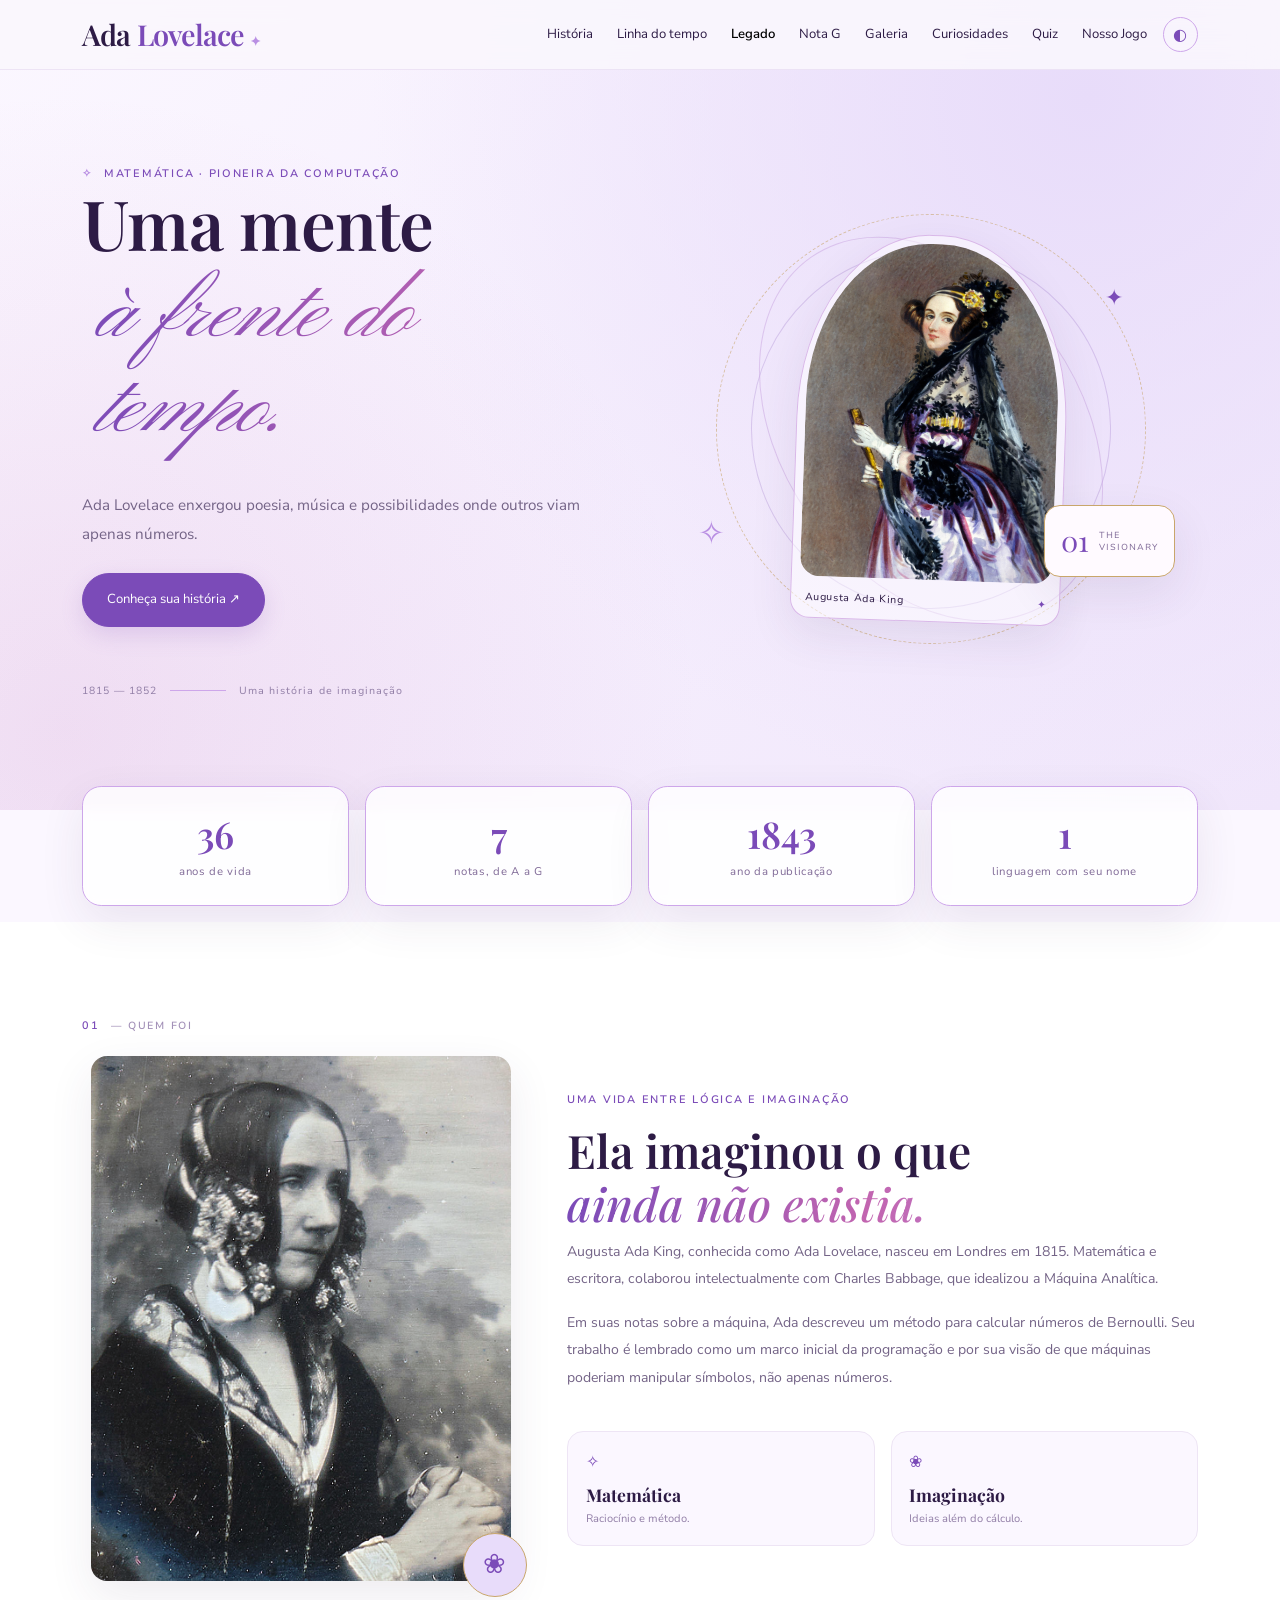
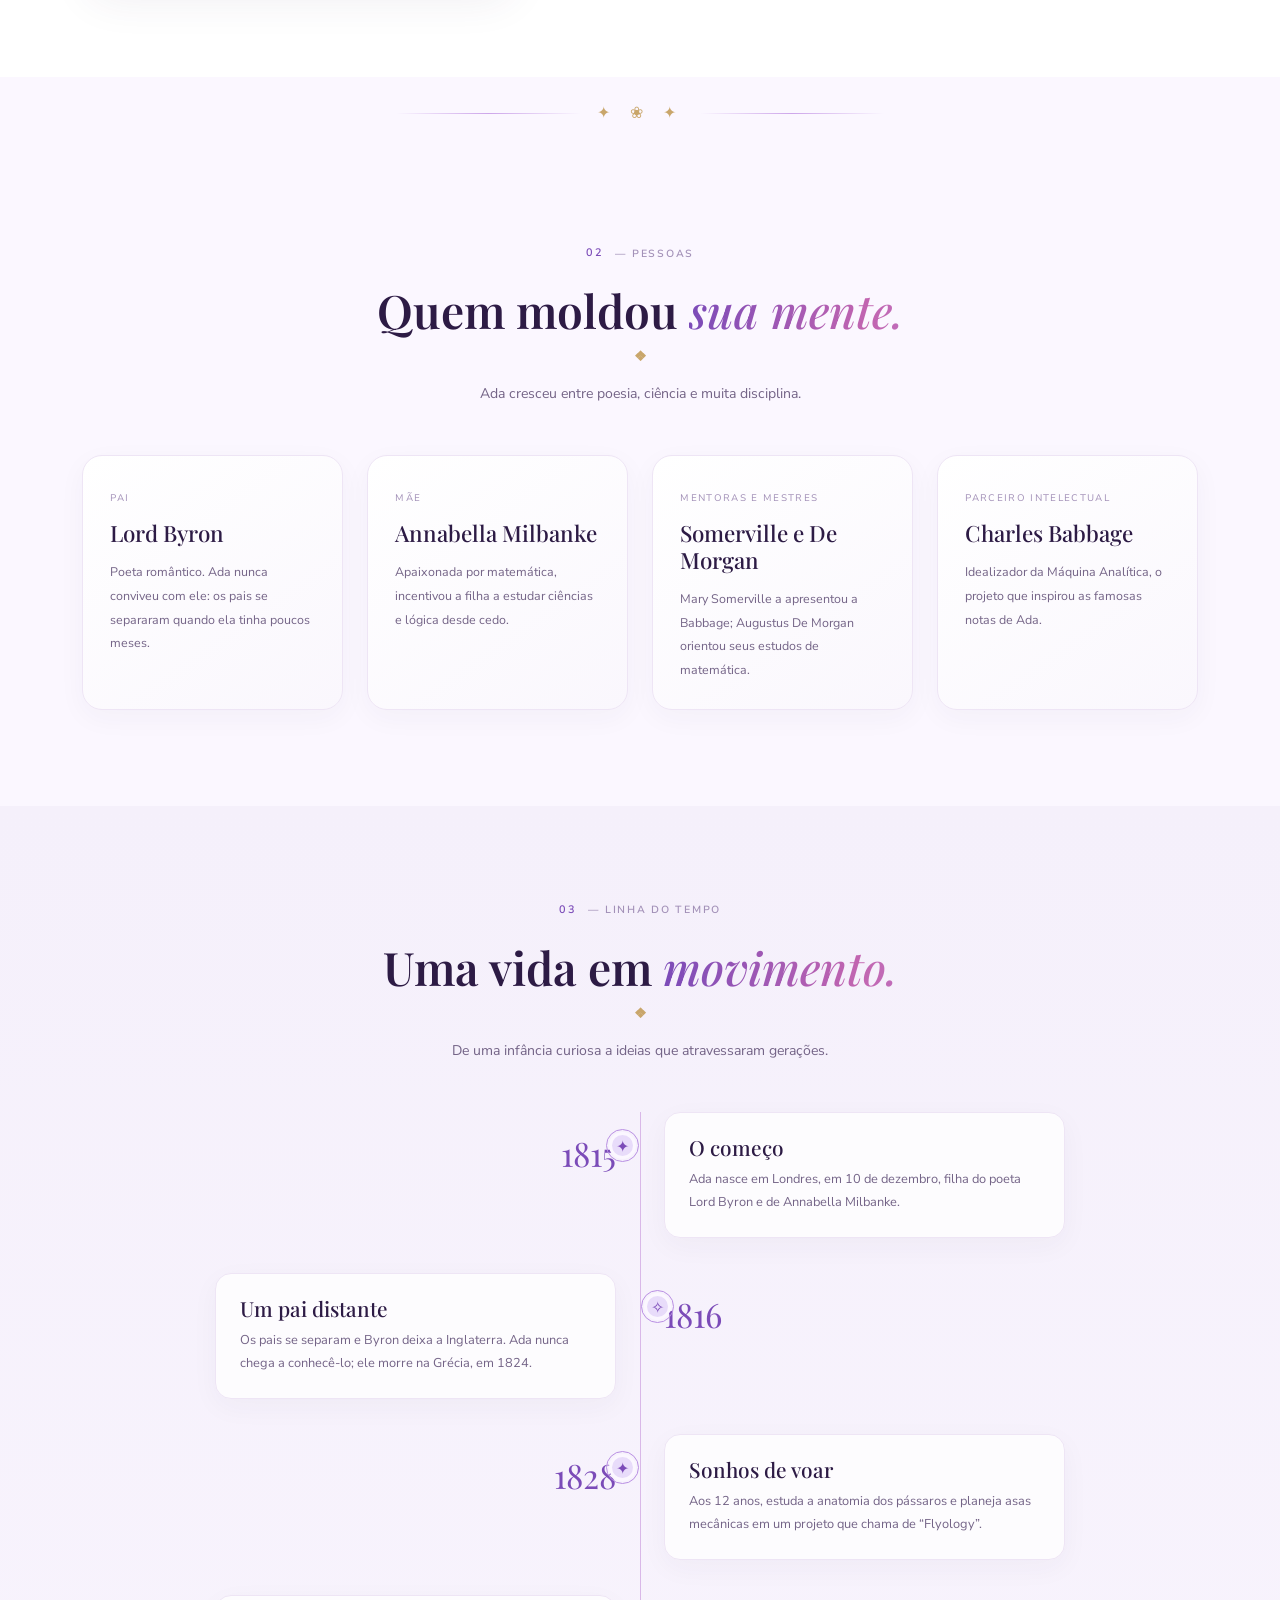
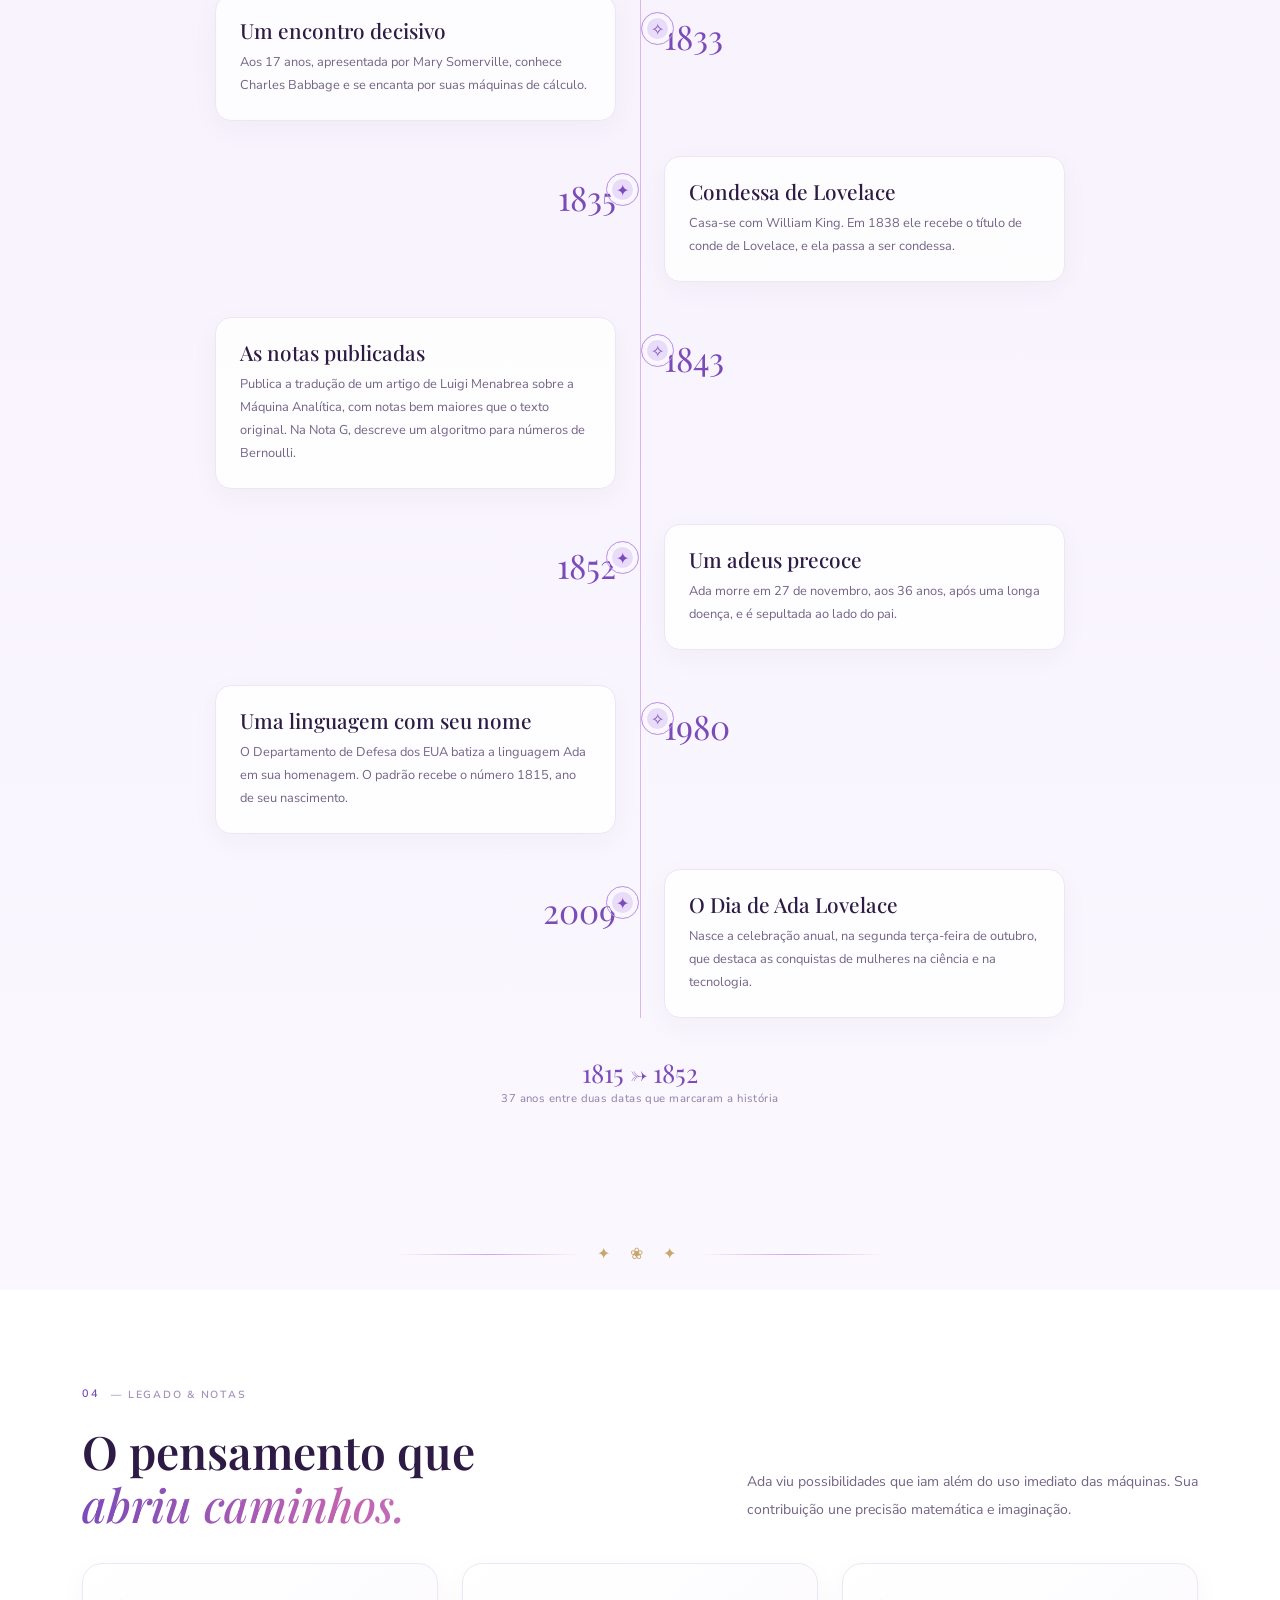
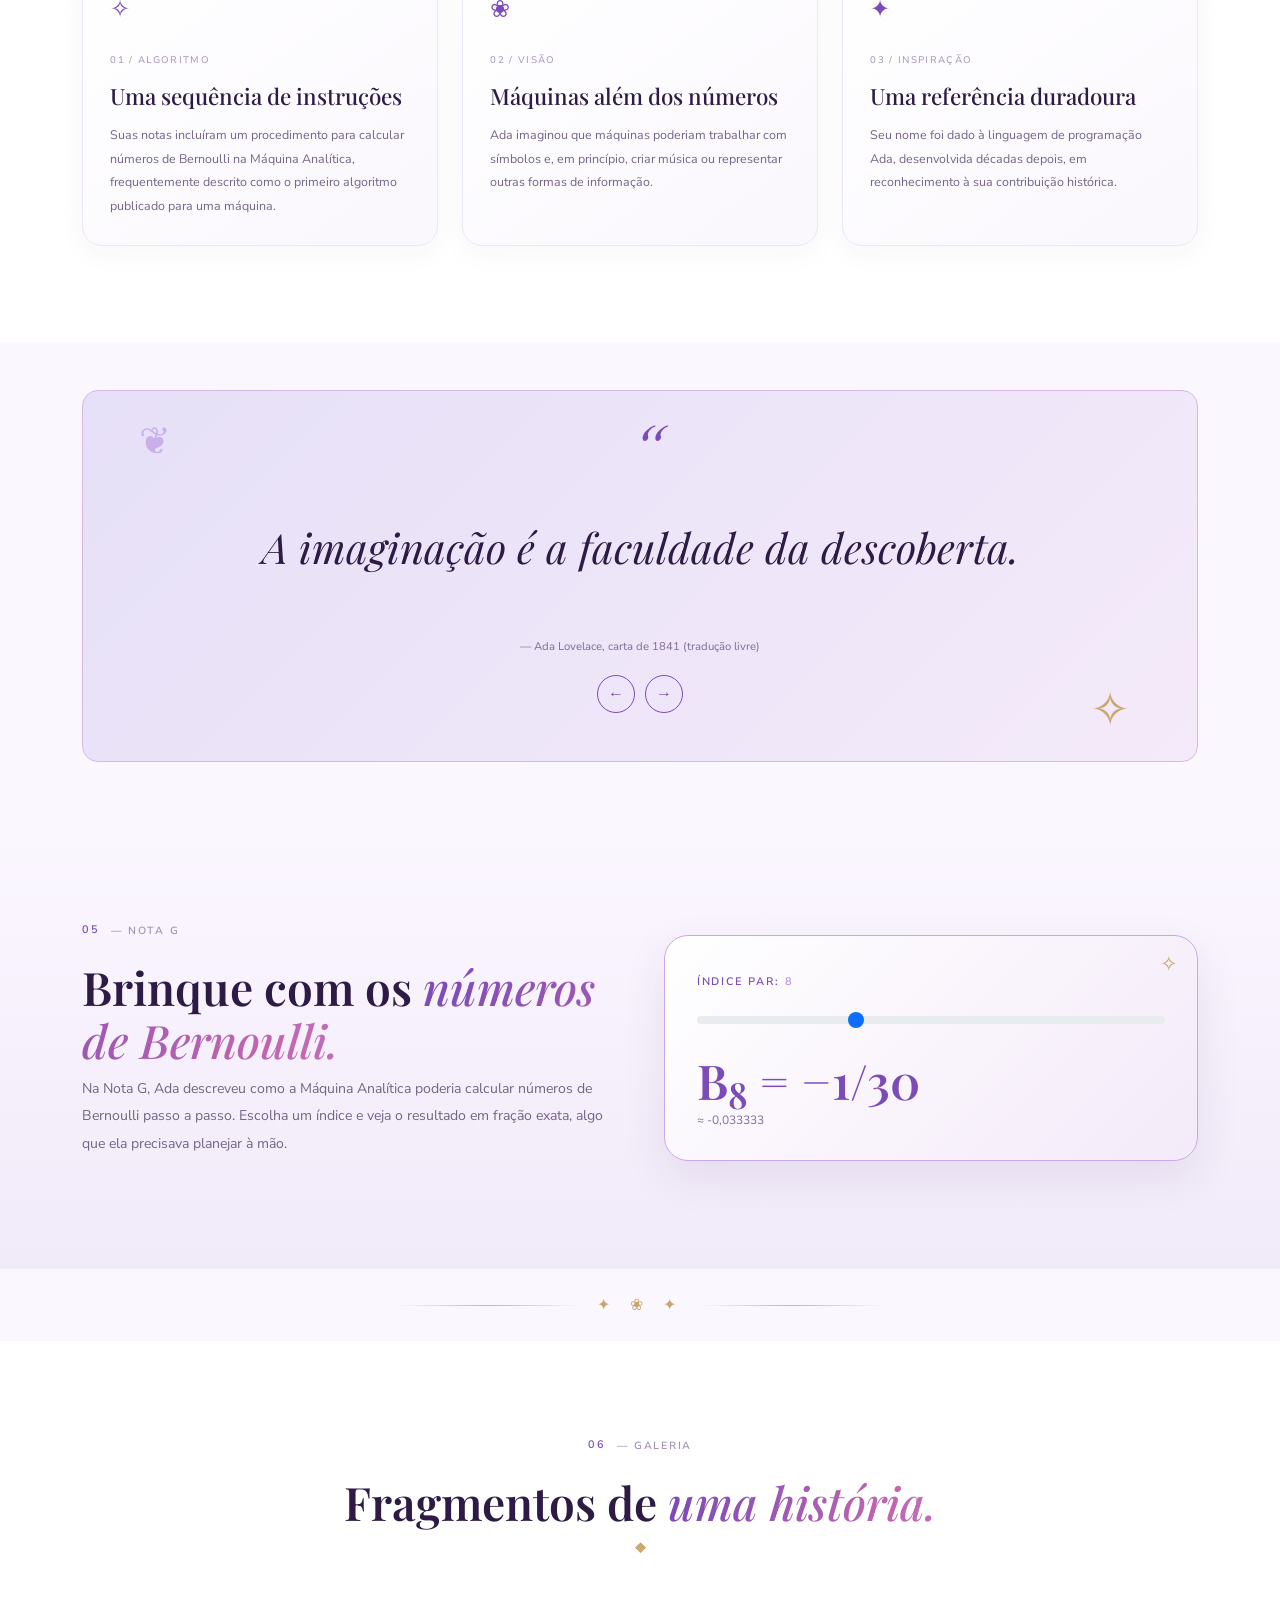
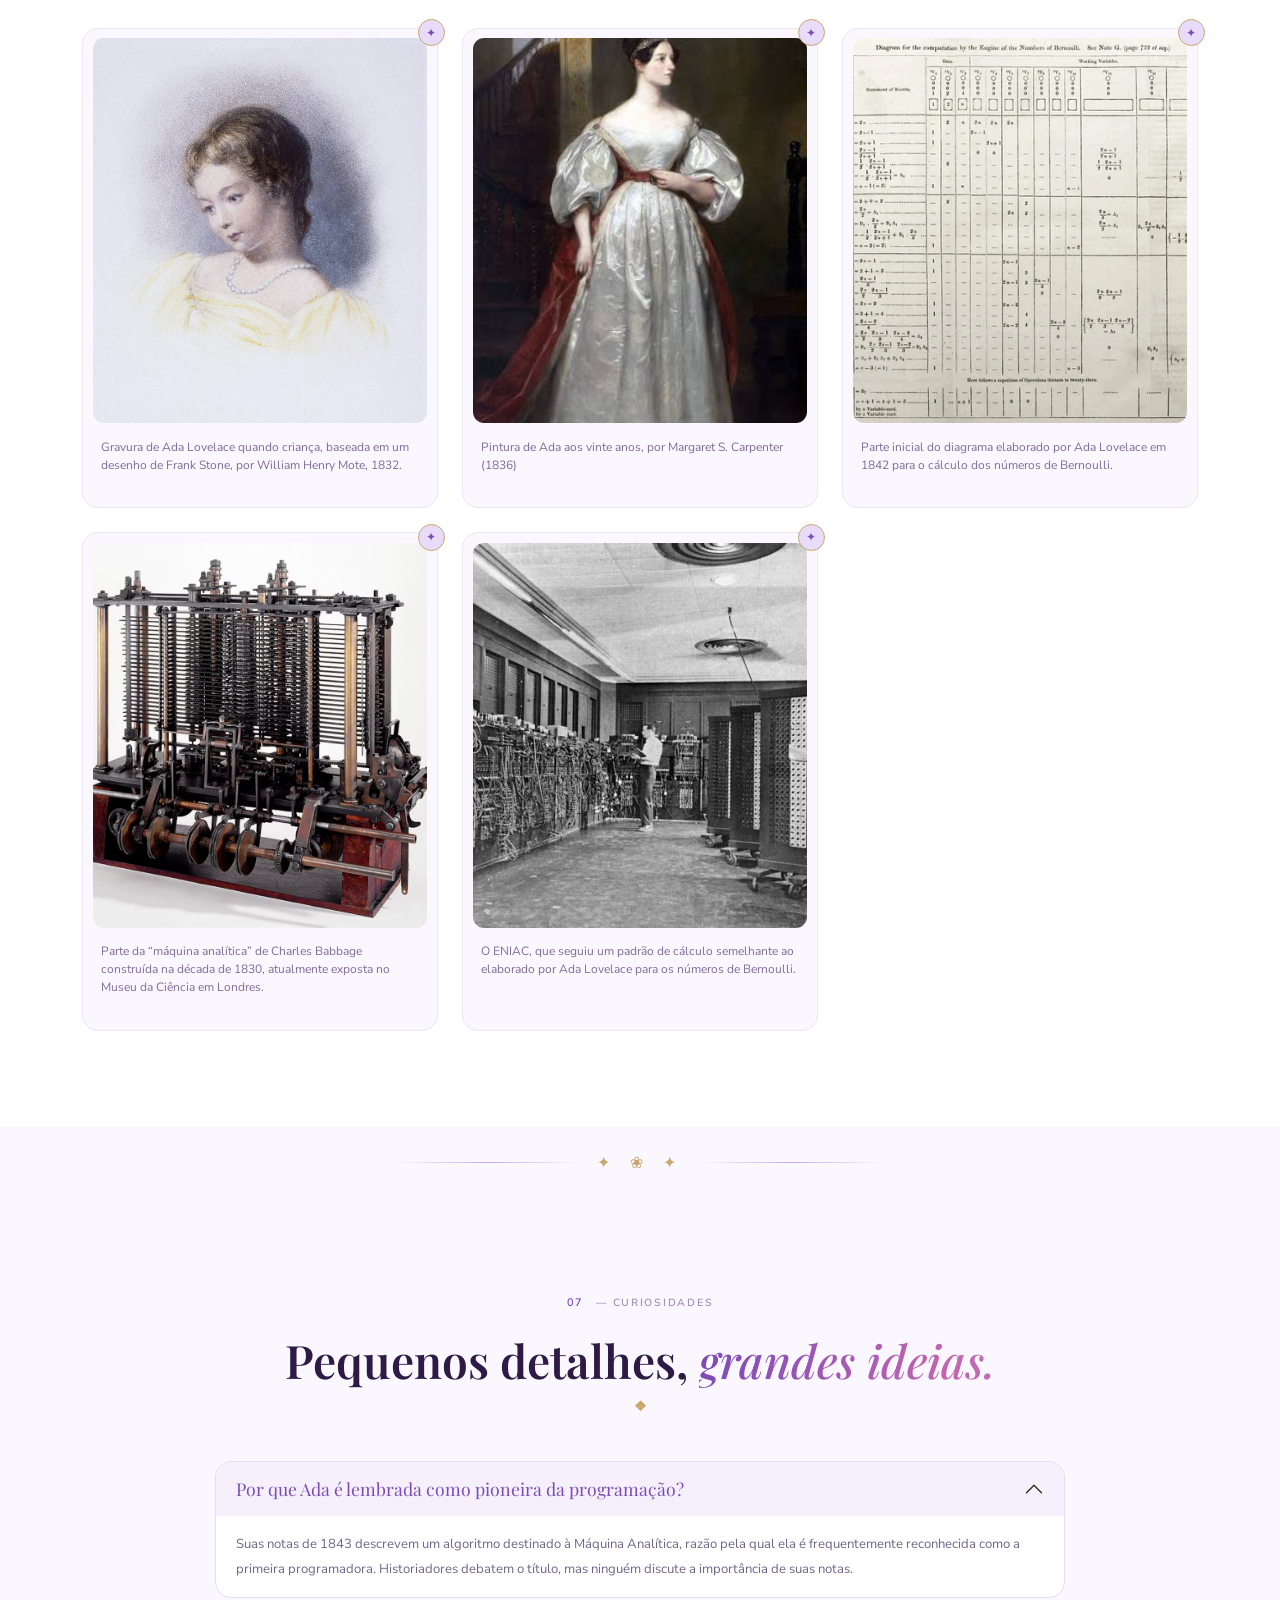
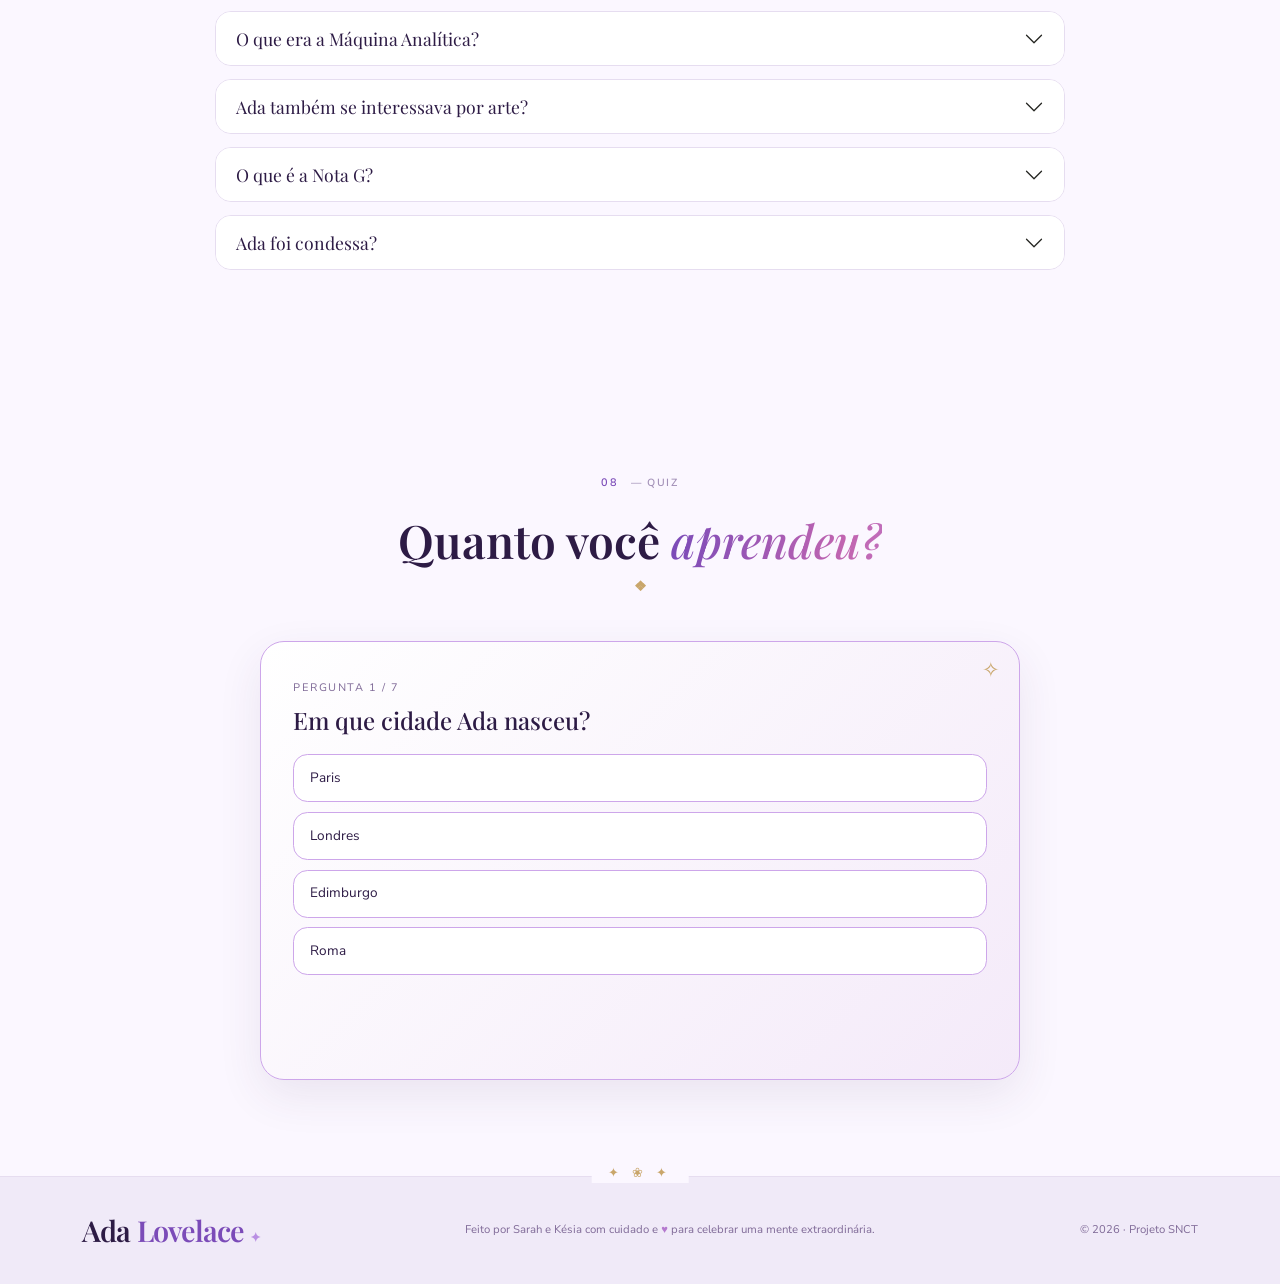
==== commit 2f041234: "Adiciona jogo e aba" ====
--- a/index.html
+++ b/index.html
@@ -10,6 +10,7 @@
   <link href="https://fonts.googleapis.com/css2?family=Playfair+Display:ital,wght@0,500;0,600;0,700;1,500&family=Pinyon+Script&family=Nunito+Sans:wght@300;400;600;700&display=swap" rel="stylesheet">
   <link href="https://cdn.jsdelivr.net/npm/bootstrap@5.3.3/dist/css/bootstrap.min.css" rel="stylesheet">
   <link rel="stylesheet" href="css/style.css">
+   <link rel="stylesheet" href="a jornada de ADA/index.html">
   <meta name="theme-color" content="#8B5FBF">
   <meta property="og:title" content="Ada Lovelace — Uma mente à frente do tempo">
   <meta property="og:description" content="Biografia, linha do tempo, Nota G interativa e quiz sobre a pioneira da programação.">
@@ -37,6 +38,7 @@
             <li class="nav-item"><a class="nav-link" href="#galeria">Galeria</a></li>
             <li class="nav-item"><a class="nav-link" href="#curiosidades">Curiosidades</a></li>
             <li class="nav-item"><a class="nav-link" href="#quiz">Quiz</a></li>
+            <li class="nav-item"><a class="nav-link" href="jogo/index.html">Nosso Jogo</a></li>
             <li class="nav-item"><button id="temaToggle" class="btn-tema" type="button" aria-label="Alternar entre tema claro e escuro">◐</button></li>
           </ul>
         </div>
